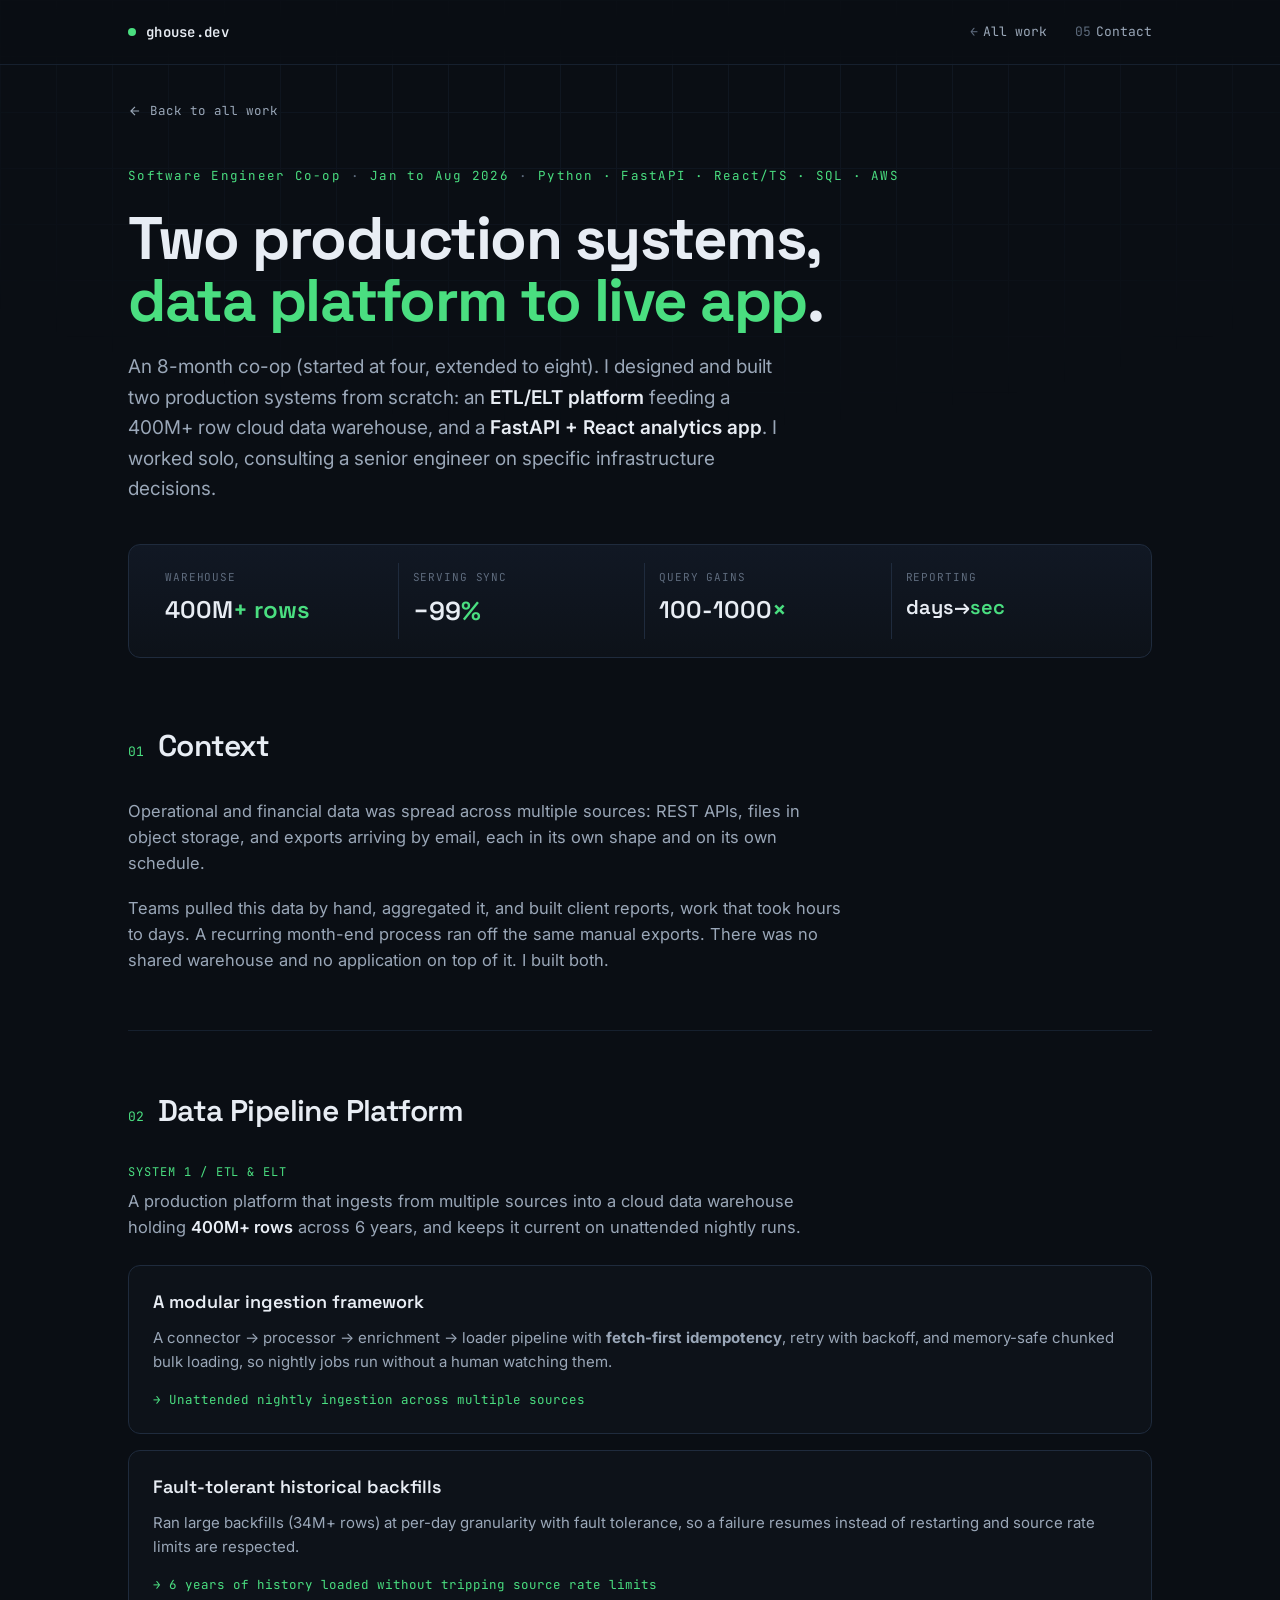
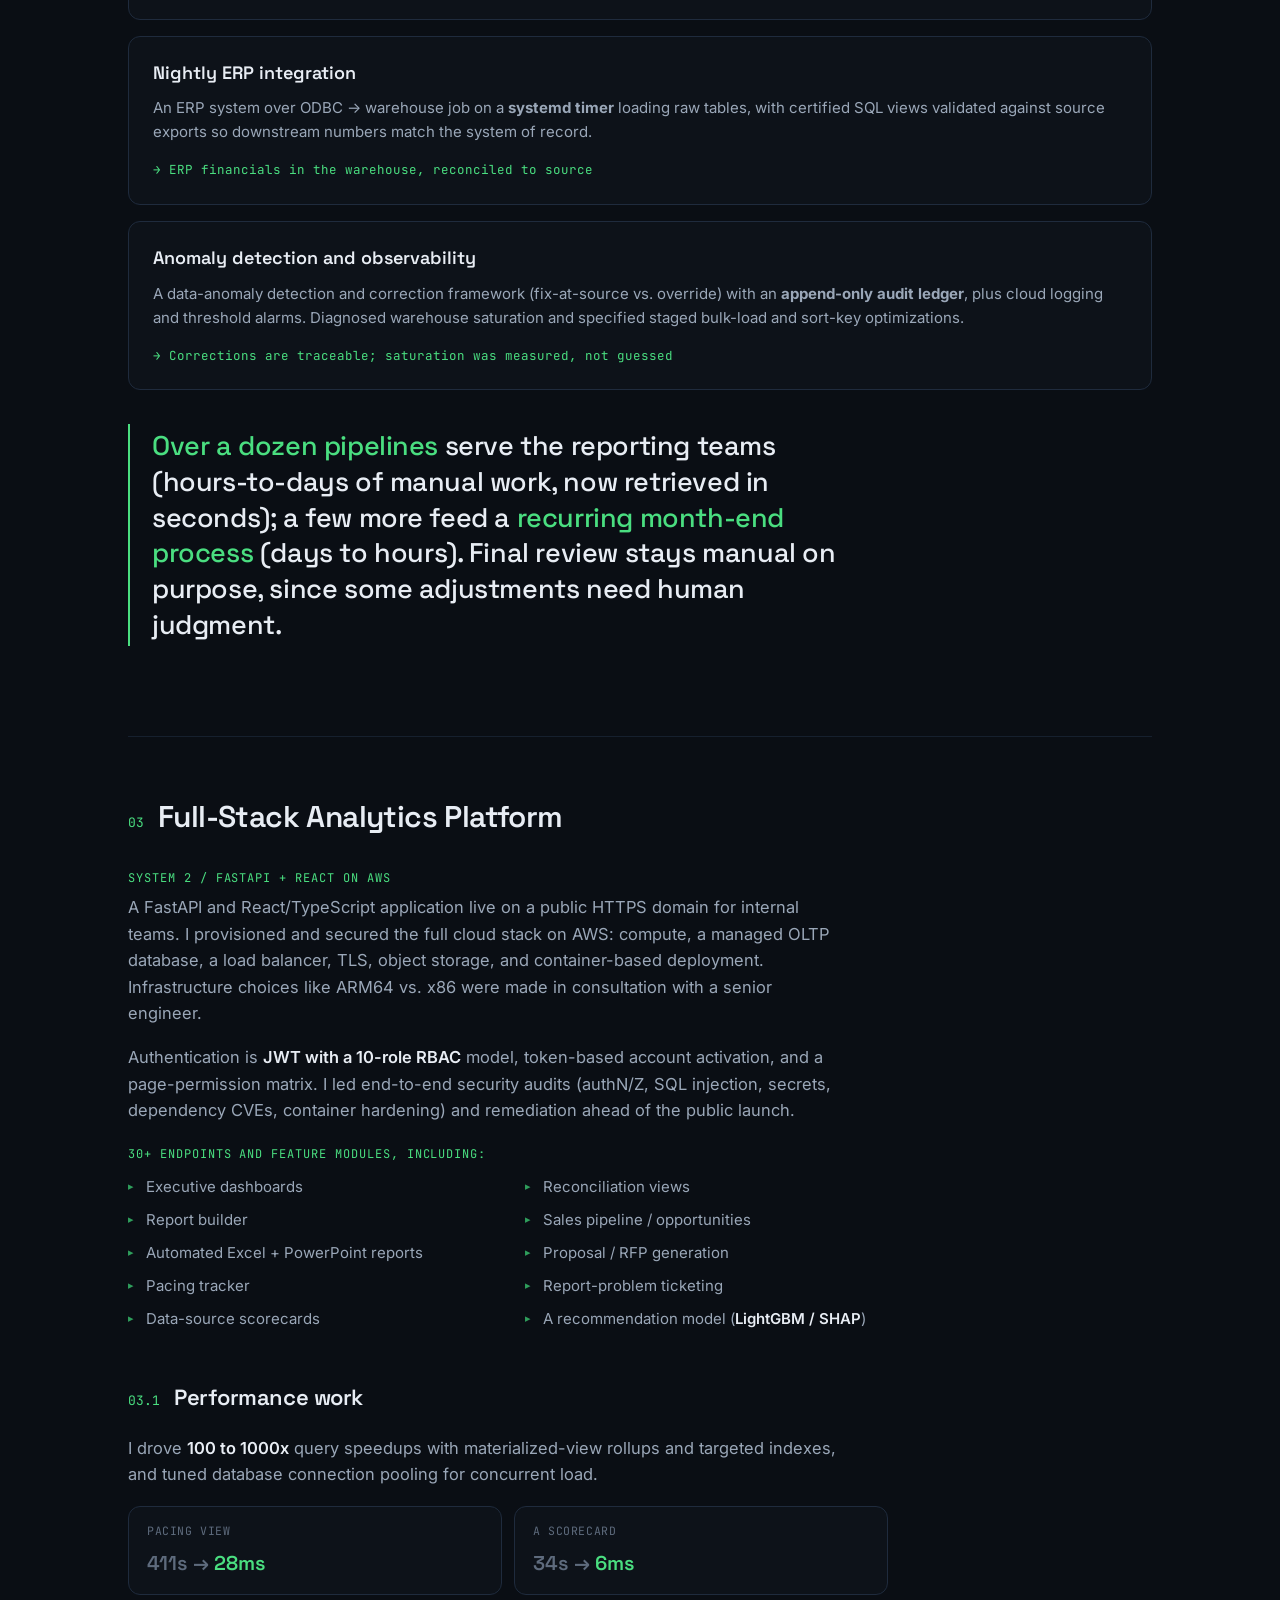
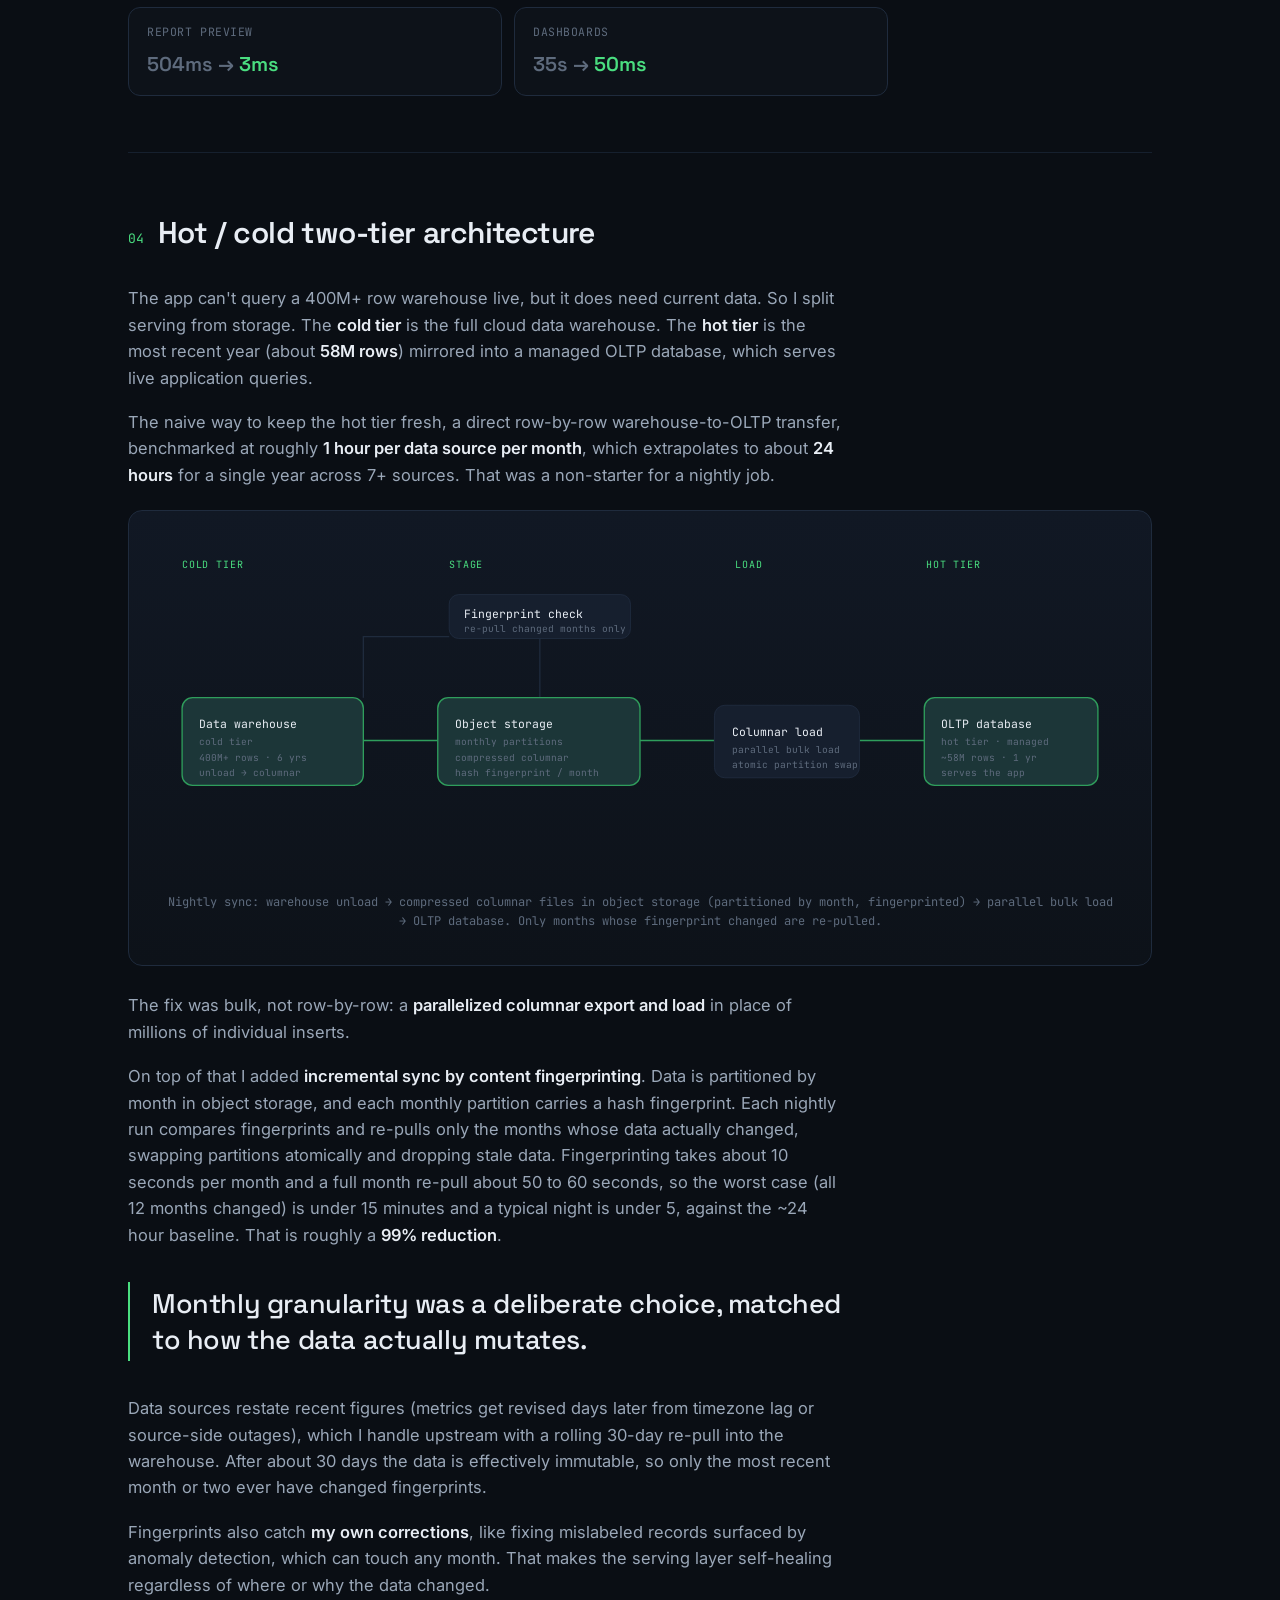
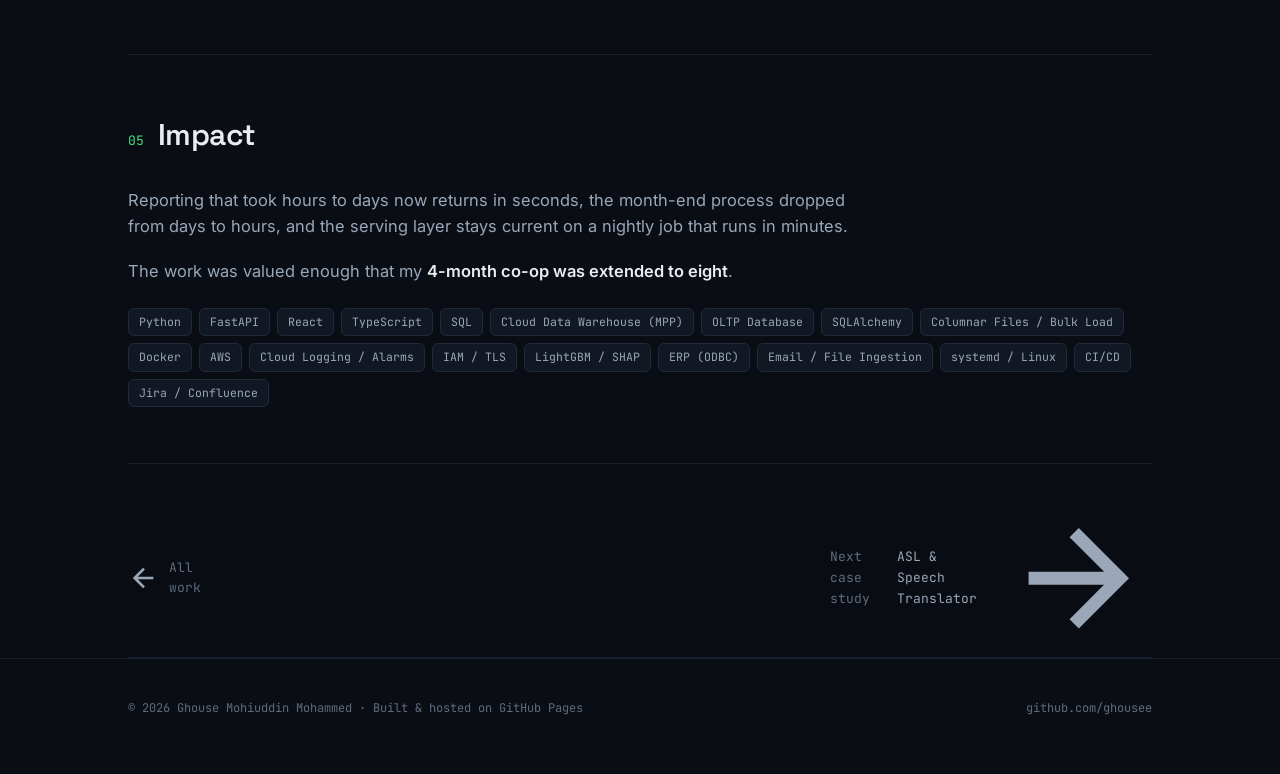
==== work/apex-analytics.html @ a0075f8a "Update experience section" ====
<!DOCTYPE html>
<html lang="en">
<head>
<meta charset="UTF-8" />
<meta name="viewport" content="width=device-width, initial-scale=1.0" />
<title>Apex Mobile Media, Data Platform + Analytics App · Ghouse Mohiuddin Mohammed</title>
<meta name="description" content="Co-op case study: an ETL/ELT platform feeding a 400M+ row cloud data warehouse, a FastAPI + React analytics app, and a hot/cold two-tier data architecture that cut serving-layer sync by ~99%." />

<!-- Open Graph -->
<meta property="og:type" content="article" />
<meta property="og:title" content="Apex Mobile Media, Data Platform + Analytics App" />
<meta property="og:description" content="A 400M+ row cloud data warehouse, a FastAPI + React app, and a hot/cold two-tier architecture with fingerprint-based incremental sync (~99% faster) and 100-1000x query speedups." />
<meta property="og:image" content="../assets/img/Ghouse.jpg" />
<meta name="twitter:card" content="summary_large_image" />

<link rel="preconnect" href="https://fonts.googleapis.com" />
<link rel="preconnect" href="https://fonts.gstatic.com" crossorigin />
<link href="https://fonts.googleapis.com/css2?family=Space+Grotesk:wght@400;500;600;700&family=JetBrains+Mono:wght@400;500;600&family=Inter:wght@400;500;600&display=swap" rel="stylesheet" />
<link rel="stylesheet" href="../assets/style.css?v=10" />
</head>
<body>

<nav>
  <div class="wrap nav-inner">
    <a class="brand" href="../index.html"><span class="dot"></span>ghouse.dev</a>
    <div class="nav-links">
      <a href="../index.html#work"><span class="idx">←</span>All work</a>
      <a href="../index.html#contact"><span class="idx">05</span>Contact</a>
    </div>
  </div>
</nav>

<main class="wrap">

  <a class="cs-back" href="../index.html#work">
    <svg viewBox="0 0 24 24" fill="none" stroke="currentColor" stroke-width="2"><path d="M19 12H5M12 19l-7-7 7-7"/></svg>
    Back to all work
  </a>

  <!-- HERO -->
  <header class="cs-hero">
    <div class="cs-eyebrow">
      <span>Software Engineer Co-op</span>
      <span class="sep">·</span>
      <span>Jan to Aug 2026</span>
      <span class="sep">·</span>
      <span>Python · FastAPI · React/TS · SQL · AWS</span>
    </div>
    <h1 class="cs-title">Two production systems,<br/><span style="color:var(--signal)">data platform to live app</span>.</h1>
    <p class="cs-sub">An 8-month co-op (started at four, extended to eight). I designed and built two production systems from scratch: an <b>ETL/ELT platform</b> feeding a 400M+ row cloud data warehouse, and a <b>FastAPI + React analytics app</b>. I worked solo, consulting a senior engineer on specific infrastructure decisions.</p>

    <div class="status cs-metrics reveal">
      <div class="cell"><div class="k">Warehouse</div><div class="v" style="font-size:clamp(16px,2.6vw,24px)">400M<span class="u">+ rows</span></div></div>
      <div class="cell"><div class="k">Serving sync</div><div class="v">−99<span class="u">%</span></div></div>
      <div class="cell"><div class="k">Query gains</div><div class="v" style="font-size:clamp(16px,2.6vw,24px)">100-1000<span class="u">×</span></div></div>
      <div class="cell"><div class="k">Reporting</div><div class="v" style="font-size:clamp(15px,2.4vw,20px)">days→<span class="u">sec</span></div></div>
    </div>
  </header>

  <!-- 01 CONTEXT -->
  <section class="cs-sec">
    <div class="cs-sec-head reveal"><span class="cs-sec-num">01</span><span class="cs-sec-title">Context</span></div>
    <div class="cs-prose reveal">
      <p>Operational and financial data was spread across multiple sources: REST APIs, files in object storage, and exports arriving by email, each in its own shape and on its own schedule.</p>
      <p>Teams pulled this data by hand, aggregated it, and built client reports, work that took hours to days. A recurring month-end process ran off the same manual exports. There was no shared warehouse and no application on top of it. I built both.</p>
    </div>
  </section>

  <!-- 02 SYSTEM 1 -->
  <section class="cs-sec">
    <div class="cs-sec-head reveal"><span class="cs-sec-num">02</span><span class="cs-sec-title">Data Pipeline Platform</span></div>
    <div class="cs-prose reveal" style="margin-bottom:24px;">
      <div class="cs-sys">System 1 / ETL &amp; ELT</div>
      <p>A production platform that ingests from multiple sources into a cloud data warehouse holding <b>400M+ rows</b> across 6 years, and keeps it current on unattended nightly runs.</p>
    </div>
    <div class="cs-builds">
      <div class="cs-build reveal">
        <h4>A modular ingestion framework</h4>
        <p>A connector → processor → enrichment → loader pipeline with <b>fetch-first idempotency</b>, retry with backoff, and memory-safe chunked bulk loading, so nightly jobs run without a human watching them.</p>
        <span class="result">Unattended nightly ingestion across multiple sources</span>
      </div>
      <div class="cs-build reveal">
        <h4>Fault-tolerant historical backfills</h4>
        <p>Ran large backfills (34M+ rows) at per-day granularity with fault tolerance, so a failure resumes instead of restarting and source rate limits are respected.</p>
        <span class="result">6 years of history loaded without tripping source rate limits</span>
      </div>
      <div class="cs-build reveal">
        <h4>Nightly ERP integration</h4>
        <p>An ERP system over ODBC → warehouse job on a <b>systemd timer</b> loading raw tables, with certified SQL views validated against source exports so downstream numbers match the system of record.</p>
        <span class="result">ERP financials in the warehouse, reconciled to source</span>
      </div>
      <div class="cs-build reveal">
        <h4>Anomaly detection and observability</h4>
        <p>A data-anomaly detection and correction framework (fix-at-source vs. override) with an <b>append-only audit ledger</b>, plus cloud logging and threshold alarms. Diagnosed warehouse saturation and specified staged bulk-load and sort-key optimizations.</p>
        <span class="result">Corrections are traceable; saturation was measured, not guessed</span>
      </div>
    </div>
    <blockquote class="cs-pull reveal"><span class="accent">Over a dozen pipelines</span> serve the reporting teams (hours-to-days of manual work, now retrieved in seconds); a few more feed a <span class="accent">recurring month-end process</span> (days to hours). Final review stays manual on purpose, since some adjustments need human judgment.</blockquote>
  </section>

  <!-- 03 SYSTEM 2 -->
  <section class="cs-sec">
    <div class="cs-sec-head reveal"><span class="cs-sec-num">03</span><span class="cs-sec-title">Full-Stack Analytics Platform</span></div>
    <div class="cs-prose reveal" style="margin-bottom:22px;">
      <div class="cs-sys">System 2 / FastAPI + React on AWS</div>
      <p>A FastAPI and React/TypeScript application live on a public HTTPS domain for internal teams. I provisioned and secured the full cloud stack on AWS: compute, a managed OLTP database, a load balancer, TLS, object storage, and container-based deployment. Infrastructure choices like ARM64 vs. x86 were made in consultation with a senior engineer.</p>
      <p>Authentication is <b>JWT with a 10-role RBAC</b> model, token-based account activation, and a page-permission matrix. I led end-to-end security audits (authN/Z, SQL injection, secrets, dependency CVEs, container hardening) and remediation ahead of the public launch.</p>
    </div>
    <p class="cs-sys reveal" style="margin-bottom:10px;">30+ endpoints and feature modules, including:</p>
    <ul class="cs-cols reveal">
      <li>Executive dashboards</li>
      <li>Report builder</li>
      <li>Automated Excel + PowerPoint reports</li>
      <li>Pacing tracker</li>
      <li>Data-source scorecards</li>
      <li>Reconciliation views</li>
      <li>Sales pipeline / opportunities</li>
      <li>Proposal / RFP generation</li>
      <li>Report-problem ticketing</li>
      <li>A recommendation model (<b>LightGBM / SHAP</b>)</li>
    </ul>

    <div class="cs-sec-head reveal" style="margin:40px 0 20px;"><span class="cs-sec-num">03.1</span><span class="cs-sec-title" style="font-size:clamp(18px,2.6vw,22px)">Performance work</span></div>
    <div class="cs-prose reveal" style="margin-bottom:18px;">
      <p>I drove <b>100 to 1000x</b> query speedups with materialized-view rollups and targeted indexes, and tuned database connection pooling for concurrent load.</p>
    </div>
    <div class="cs-perf reveal">
      <div class="p"><div class="lab">Pacing view</div><div class="val"><span class="from">411s →</span> <span class="to">28ms</span></div></div>
      <div class="p"><div class="lab">A scorecard</div><div class="val"><span class="from">34s →</span> <span class="to">6ms</span></div></div>
      <div class="p"><div class="lab">Report preview</div><div class="val"><span class="from">504ms →</span> <span class="to">3ms</span></div></div>
      <div class="p"><div class="lab">Dashboards</div><div class="val"><span class="from">35s →</span> <span class="to">50ms</span></div></div>
    </div>
  </section>

  <!-- 04 ARCHITECTURE (centerpiece) -->
  <section class="cs-sec" id="architecture">
    <div class="cs-sec-head reveal"><span class="cs-sec-num">04</span><span class="cs-sec-title">Hot / cold two-tier architecture</span></div>
    <div class="cs-prose reveal" style="margin-bottom:22px;">
      <p>The app can't query a 400M+ row warehouse live, but it does need current data. So I split serving from storage. The <b>cold tier</b> is the full cloud data warehouse. The <b>hot tier</b> is the most recent year (about <b>58M rows</b>) mirrored into a managed OLTP database, which serves live application queries.</p>
      <p>The naive way to keep the hot tier fresh, a direct row-by-row warehouse-to-OLTP transfer, benchmarked at roughly <b>1 hour per data source per month</b>, which extrapolates to about <b>24 hours</b> for a single year across 7+ sources. That was a non-starter for a nightly job.</p>
    </div>

    <figure class="cs-figure reveal">
      <svg viewBox="0 0 1000 350" role="img" aria-label="Sync flow: the cold-tier data warehouse unloads to compressed columnar files in object storage, partitioned by month with hash fingerprints; a fingerprint check re-pulls only changed months; a columnar bulk load writes into the OLTP hot tier that serves the app.">
        <text class="dg-stage" x="20"  y="24">Cold tier</text>
        <text class="dg-stage" x="300" y="24">Stage</text>
        <text class="dg-stage" x="600" y="24">Load</text>
        <text class="dg-stage" x="800" y="24">Hot tier</text>

        <!-- main edges -->
        <path class="dg-edge-live" d="M210 205 H 288" />
        <path class="dg-edge-live" d="M500 205 H 578" />
        <path class="dg-edge-live" d="M730 205 H 798" />
        <!-- fingerprint control edges -->
        <path class="dg-edge" d="M395 96 V 160" />
        <path class="dg-edge" d="M300 96 H 210 V 160" />

        <!-- fingerprint node -->
        <rect class="dg-node" x="300" y="52" width="190" height="46" rx="10"/>
        <text class="dg-label" x="316" y="76">Fingerprint check</text>
        <text class="dg-sub" x="316" y="91">re-pull changed months only</text>

        <!-- cold: warehouse -->
        <rect class="dg-node-core" x="20" y="160" width="190" height="92" rx="11"/>
        <text class="dg-label" x="38" y="192">Data warehouse</text>
        <text class="dg-sub" x="38" y="210">cold tier</text>
        <text class="dg-sub" x="38" y="226">400M+ rows · 6 yrs</text>
        <text class="dg-sub" x="38" y="242">unload → columnar</text>

        <!-- stage: object storage -->
        <rect class="dg-node-core" x="288" y="160" width="212" height="92" rx="11"/>
        <text class="dg-label" x="306" y="192">Object storage</text>
        <text class="dg-sub" x="306" y="210">monthly partitions</text>
        <text class="dg-sub" x="306" y="226">compressed columnar</text>
        <text class="dg-sub" x="306" y="242">hash fingerprint / month</text>

        <!-- load: bulk loader -->
        <rect class="dg-node" x="578" y="168" width="152" height="76" rx="11"/>
        <text class="dg-label" x="596" y="200">Columnar load</text>
        <text class="dg-sub" x="596" y="218">parallel bulk load</text>
        <text class="dg-sub" x="596" y="234">atomic partition swap</text>

        <!-- hot: OLTP -->
        <rect class="dg-node-core" x="798" y="160" width="182" height="92" rx="11"/>
        <text class="dg-label" x="816" y="192">OLTP database</text>
        <text class="dg-sub" x="816" y="210">hot tier · managed</text>
        <text class="dg-sub" x="816" y="226">~58M rows · 1 yr</text>
        <text class="dg-sub" x="816" y="242">serves the app</text>
      </svg>
      <figcaption class="cs-figcap">Nightly sync: warehouse unload → compressed columnar files in object storage (partitioned by month, fingerprinted) → parallel bulk load → OLTP database. Only months whose fingerprint changed are re-pulled.</figcaption>
    </figure>

    <div class="cs-prose reveal" style="margin-top:26px;">
      <p>The fix was bulk, not row-by-row: a <b>parallelized columnar export and load</b> in place of millions of individual inserts.</p>
      <p>On top of that I added <b>incremental sync by content fingerprinting</b>. Data is partitioned by month in object storage, and each monthly partition carries a hash fingerprint. Each nightly run compares fingerprints and re-pulls only the months whose data actually changed, swapping partitions atomically and dropping stale data. Fingerprinting takes about 10 seconds per month and a full month re-pull about 50 to 60 seconds, so the worst case (all 12 months changed) is under 15 minutes and a typical night is under 5, against the ~24 hour baseline. That is roughly a <b>99% reduction</b>.</p>
    </div>
    <blockquote class="cs-pull reveal">Monthly granularity was a deliberate choice, matched to how the data actually mutates.</blockquote>
    <div class="cs-prose reveal">
      <p>Data sources restate recent figures (metrics get revised days later from timezone lag or source-side outages), which I handle upstream with a rolling 30-day re-pull into the warehouse. After about 30 days the data is effectively immutable, so only the most recent month or two ever have changed fingerprints.</p>
      <p>Fingerprints also catch <b>my own corrections</b>, like fixing mislabeled records surfaced by anomaly detection, which can touch any month. That makes the serving layer self-healing regardless of where or why the data changed.</p>
    </div>
  </section>

  <!-- 05 IMPACT + STACK -->
  <section class="cs-sec">
    <div class="cs-sec-head reveal"><span class="cs-sec-num">05</span><span class="cs-sec-title">Impact</span></div>
    <div class="cs-prose reveal">
      <p>Reporting that took hours to days now returns in seconds, the month-end process dropped from days to hours, and the serving layer stays current on a nightly job that runs in minutes.</p>
      <p>The work was valued enough that my <b>4-month co-op was extended to eight</b>.</p>
    </div>
    <div class="stack reveal" style="margin-top:24px;">
      <span class="chip">Python</span><span class="chip">FastAPI</span><span class="chip">React</span><span class="chip">TypeScript</span><span class="chip">SQL</span><span class="chip">Cloud Data Warehouse (MPP)</span><span class="chip">OLTP Database</span><span class="chip">SQLAlchemy</span><span class="chip">Columnar Files / Bulk Load</span><span class="chip">Docker</span><span class="chip">AWS</span><span class="chip">Cloud Logging / Alarms</span><span class="chip">IAM / TLS</span><span class="chip">LightGBM / SHAP</span><span class="chip">ERP (ODBC)</span><span class="chip">Email / File Ingestion</span><span class="chip">systemd / Linux</span><span class="chip">CI/CD</span><span class="chip">Jira / Confluence</span>
    </div>
  </section>

  <!-- prev / next -->
  <nav class="cs-foot-nav">
    <a href="../index.html#work"><svg viewBox="0 0 24 24" fill="none" stroke="currentColor" stroke-width="2"><path d="M19 12H5M12 19l-7-7 7-7"/></svg> <span class="label">All work</span></a>
    <a href="asl-translator.html"><span class="label">Next case study</span> ASL &amp; Speech Translator <svg viewBox="0 0 24 24" fill="none" stroke="currentColor" stroke-width="2"><path d="M5 12h14M12 5l7 7-7 7"/></svg></a>
  </nav>

</main>

<footer>
  <div class="wrap foot-inner">
    <div>© <span id="yr"></span> Ghouse Mohiuddin Mohammed · Built &amp; hosted on GitHub Pages</div>
    <div><a href="https://github.com/ghousee" target="_blank" rel="noopener">github.com/ghousee</a></div>
  </div>
</footer>

<script src="../assets/site.js?v=3" defer></script>
</body>
</html>
---- assets/style.css ----
:root {
  --bg:        #0a0e14;
  --bg-soft:   #0d1219;
  --panel:     #111824;
  --panel-2:   #161f2e;
  --line:      #1f2b3d;
  --line-soft: #16202e;
  --ink:       #e8edf4;
  --ink-dim:   #9aa7b8;
  --ink-faint: #5e6b7d;
  --signal:    #4ade80;
  --signal-dim:#2f9e5c;
  --amber:     #f5b14c;
  --display: 'Space Grotesk', system-ui, sans-serif;
  --body: 'Inter', system-ui, sans-serif;
  --mono: 'JetBrains Mono', ui-monospace, monospace;
}
:root { --bg-soft: #0d1219; }

* { box-sizing: border-box; margin: 0; padding: 0; }
html { scroll-behavior: smooth; }
@media (prefers-reduced-motion: reduce) {
  html { scroll-behavior: auto; }
  *, *::before, *::after { animation-duration: 0.001ms !important; transition-duration: 0.001ms !important; }
}
body {
  background: var(--bg);
  color: var(--ink);
  font-family: var(--body);
  line-height: 1.6;
  -webkit-font-smoothing: antialiased;
  overflow-x: hidden;
}
a { color: inherit; text-decoration: none; }
::selection { background: var(--signal); color: #04130a; }

/* ambient grid backdrop */
body::before {
  content: "";
  position: fixed;
  inset: 0;
  background-image:
    linear-gradient(var(--line-soft) 1px, transparent 1px),
    linear-gradient(90deg, var(--line-soft) 1px, transparent 1px);
  background-size: 56px 56px;
  mask-image: radial-gradient(ellipse 90% 60% at 50% 0%, #000 30%, transparent 80%);
  opacity: 0.5;
  pointer-events: none;
  z-index: 0;
}

/* site-wide ambient 3D pipeline backdrop */
#pipe-bg { position: fixed; inset: 0; width: 100%; height: 100%; z-index: 0; pointer-events: none; opacity: 0; transition: opacity 1.4s ease; }
#pipe-bg.ready { opacity: 1; }
/* soften the CSS grid once the 3D backdrop is live, so they don't compete */
body.pipe-on::before { opacity: 0.22; }

.wrap { max-width: 1080px; margin: 0 auto; padding: 0 28px; position: relative; z-index: 1; }

/* ---------- nav ---------- */
nav {
  position: sticky; top: 0; z-index: 50;
  backdrop-filter: blur(12px);
  background: rgba(10,14,20,0.72);
  border-bottom: 1px solid var(--line-soft);
}
.nav-inner { display: flex; align-items: center; justify-content: space-between; height: 64px; }
.brand { font-family: var(--mono); font-size: 14px; font-weight: 600; letter-spacing: 0.02em; display: flex; align-items: center; gap: 10px; }
.brand .dot { width: 8px; height: 8px; border-radius: 50%; background: var(--signal); box-shadow: 0 0 0 0 rgba(74,222,128,0.5); animation: pulse 2.4s infinite; }
@keyframes pulse { 0%{box-shadow:0 0 0 0 rgba(74,222,128,0.45)} 70%{box-shadow:0 0 0 7px rgba(74,222,128,0)} 100%{box-shadow:0 0 0 0 rgba(74,222,128,0)} }
.nav-links { display: flex; gap: 28px; font-family: var(--mono); font-size: 13px; color: var(--ink-dim); }
.nav-links a { transition: color .2s; }
.nav-links a:hover { color: var(--signal); }
.nav-links .idx { color: var(--ink-faint); margin-right: 5px; }
@media (max-width: 720px){ .nav-links { display: none; } }

/* ---------- intro overlay (landing only, CSS-only self-dismiss) ---------- */
#intro {
  position: fixed; inset: 0; z-index: 9999;
  background: var(--bg);
  display: flex; align-items: center; justify-content: center;
  animation: introOut 0.9s ease 2.7s forwards;
}
.intro-inner { text-align: center; display: flex; flex-direction: column; align-items: center; gap: 14px; padding: 24px; }
.intro-line { font-family: var(--mono); font-size: clamp(12.5px, 2vw, 15px); color: var(--ink-dim); letter-spacing: 0.1em; opacity: 0; animation: introIn 0.6s ease forwards; }
.intro-line:nth-child(1) { animation-delay: 0.25s; }
.intro-line:nth-child(3) { animation-delay: 1.65s; }
.intro-name { font-family: var(--display); font-weight: 700; font-size: clamp(30px, 7vw, 60px); letter-spacing: -0.025em; color: var(--ink); opacity: 0; animation: introIn 0.7s ease 0.9s forwards; }
.intro-name .accent { color: var(--signal); }
.intro-bar { width: 0; height: 2px; border-radius: 2px; background: linear-gradient(90deg, var(--signal-dim), var(--signal)); margin-top: 8px; animation: introBar 2.5s ease forwards; }
@keyframes introIn { from { opacity: 0; transform: translateY(8px); } to { opacity: 1; transform: none; } }
@keyframes introBar { from { width: 0; } to { width: 180px; } }
@keyframes introOut { to { opacity: 0; visibility: hidden; pointer-events: none; } }
@media (prefers-reduced-motion: reduce) { #intro { display: none; } }

/* ---------- hero ---------- */
header { padding: 96px 0 72px; position: relative; z-index: 1; }
.hero-canvas { position: absolute; inset: 0; width: 100%; height: 100%; z-index: 0; pointer-events: none; opacity: 0; transition: opacity 1.4s ease; }
.hero-canvas.ready { opacity: 1; }
header > .wrap { position: relative; z-index: 2; }
.eyebrow { font-family: var(--mono); font-size: 12.5px; color: var(--signal); letter-spacing: 0.14em; text-transform: uppercase; margin-bottom: 26px; display: flex; align-items: center; gap: 12px; }
.eyebrow::before { content:""; width: 28px; height: 1px; background: var(--signal-dim); }
h1 {
  font-family: var(--display);
  font-weight: 700;
  font-size: clamp(38px, 7vw, 76px);
  line-height: 1.02;
  letter-spacing: -0.025em;
  margin-bottom: 26px;
}
h1 .accent { color: var(--signal); }
.lede { font-size: clamp(16px, 2vw, 19px); color: var(--ink-dim); max-width: 620px; margin-bottom: 38px; }
.lede b { color: var(--ink); font-weight: 600; }
.cta-row { display: flex; gap: 14px; flex-wrap: wrap; align-items: center; }
.btn {
  font-family: var(--mono); font-size: 13.5px; font-weight: 500;
  padding: 12px 20px; border-radius: 8px; border: 1px solid var(--line);
  display: inline-flex; align-items: center; gap: 9px; transition: all .2s; cursor: pointer;
}
.btn.primary { background: var(--signal); color: #04130a; border-color: var(--signal); font-weight: 600; }
.btn.primary:hover { background: #6ee79a; transform: translateY(-1px); }
.btn.ghost:hover { border-color: var(--signal-dim); color: var(--signal); }
.btn svg { width: 15px; height: 15px; }

/* live status strip */
.status {
  margin-top: 52px;
  border: 1px solid var(--line);
  border-radius: 12px;
  background: linear-gradient(180deg, var(--panel), var(--bg-soft));
  padding: 18px 22px;
  display: grid; grid-template-columns: repeat(4, 1fr); gap: 8px;
}
.status .cell { padding: 6px 14px; border-left: 1px solid var(--line); }
.status .cell:first-child { border-left: none; }
.status .k { font-family: var(--mono); font-size: 11px; color: var(--ink-faint); text-transform: uppercase; letter-spacing: 0.08em; }
.status .v { font-family: var(--display); font-weight: 600; font-size: clamp(18px, 3vw, 26px); margin-top: 4px; }
.status .v .u { color: var(--signal); }
@media (max-width: 680px){ .status { grid-template-columns: repeat(2, 1fr); row-gap: 16px; } .status .cell:nth-child(3){border-left:none;} }

/* ---------- section frame ---------- */
section { padding: 80px 0; border-top: 1px solid var(--line-soft); }
.sec-head { display: flex; align-items: baseline; gap: 16px; margin-bottom: 44px; }
.sec-num { font-family: var(--mono); font-size: 13px; color: var(--signal); }
.sec-title { font-family: var(--display); font-weight: 600; font-size: clamp(24px, 4vw, 34px); letter-spacing: -0.02em; }
.sec-sub { font-family: var(--mono); font-size: 12.5px; color: var(--ink-faint); margin-left: auto; }
@media (max-width:680px){ .sec-sub{ display:none; } }

/* ---------- about ---------- */
.about-grid { display: grid; grid-template-columns: 1fr 300px; gap: 48px; align-items: start; }
@media (max-width: 820px){ .about-grid { grid-template-columns: 1fr; } }
.about-grid p { color: var(--ink-dim); font-size: 16.5px; margin-bottom: 18px; }
.about-grid p b { color: var(--ink); font-weight: 600; }
.photo-card {
  border: 1px solid var(--line); border-radius: 14px; overflow: hidden;
  background: var(--panel);
}
.photo-ph {
  aspect-ratio: 1; display: flex; flex-direction: column; align-items: center; justify-content: center;
  gap: 12px; color: var(--ink-faint); font-family: var(--mono); font-size: 12px;
  background: repeating-linear-gradient(45deg, var(--panel), var(--panel) 12px, var(--panel-2) 12px, var(--panel-2) 24px);
}
.photo-ph svg { width: 34px; height: 34px; opacity: .5; }
.photo-img { display: block; width: 100%; aspect-ratio: 1; object-fit: cover; object-position: center 20%; }

/* lean hero avatar (replaces the full About section) */
.hero-avatar { width: 66px; height: 66px; border-radius: 50%; object-fit: cover; object-position: center 18%; border: 1px solid var(--line); margin-bottom: 22px; display: block; }
.skills-one { border: 1px solid var(--line); border-radius: 12px; padding: 24px; background: var(--bg-soft); }
.skills-one .tag-cloud span { font-size: 13px; padding: 6px 12px; }
.skills-ai { margin-top: 18px; padding-top: 18px; border-top: 1px solid var(--line-soft); }
.skills-ai-label { font-family: var(--mono); font-size: 11px; color: var(--signal); text-transform: uppercase; letter-spacing: 0.1em; display: flex; align-items: center; gap: 9px; margin-bottom: 14px; }
.skills-ai-label::before { content: ""; width: 5px; height: 5px; background: var(--signal); border-radius: 50%; }

/* ---------- interactive horizontal timeline ---------- */
.tl { margin-top: 4px; }
.tl-track { display: flex; position: relative; overflow-x: auto; padding-bottom: 6px; scroll-snap-type: x proximity; -webkit-overflow-scrolling: touch; }
.tl-track::before { content: ""; position: absolute; left: 8px; right: 8px; top: 36px; height: 1px; background: var(--line); }
.tl-node { scroll-snap-align: start; flex: 1 0 190px; text-align: left; background: transparent; border: none; cursor: pointer; padding: 54px 16px 16px; position: relative; color: inherit; font: inherit; transition: transform .2s ease; }
.tl-node::before { content: ""; position: absolute; top: 31px; left: 16px; width: 11px; height: 11px; border-radius: 50%; background: var(--bg); border: 2px solid var(--signal-dim); transition: all .2s ease; z-index: 1; }
.tl-node:hover { transform: translateY(-3px); }
.tl-node:hover::before, .tl-node.active::before { background: var(--signal); border-color: var(--signal); box-shadow: 0 0 10px var(--signal); }
.tl-node:focus-visible { outline: 2px solid var(--signal); outline-offset: 3px; border-radius: 8px; }
.tl-year { font-family: var(--mono); font-size: 11.5px; color: var(--signal); display: block; margin-bottom: 9px; }
.tl-role { font-family: var(--display); font-weight: 600; font-size: 15px; line-height: 1.25; color: var(--ink-dim); transition: color .2s; }
.tl-node:hover .tl-role, .tl-node.active .tl-role { color: var(--ink); }
.tl-org { font-family: var(--mono); font-size: 11px; color: var(--ink-faint); margin-top: 6px; display: block; }
.tl-cur { font-family: var(--mono); font-size: 9.5px; color: var(--signal); border: 1px solid var(--signal-dim); border-radius: 20px; padding: 1px 7px; margin-left: 7px; white-space: nowrap; }
.tl-detail { border: 1px solid var(--line); border-radius: 14px; background: var(--panel); padding: 24px 26px; margin-top: 16px; }
.tl-content { display: none; }
.tl-content.active { display: block; animation: tlFade .4s ease; }
@keyframes tlFade { from { opacity: 0; transform: translateY(8px); } to { opacity: 1; transform: none; } }
.tl-content ul { list-style: none; display: grid; gap: 9px; margin-bottom: 16px; }
.tl-content li { color: var(--ink-dim); font-size: 15px; padding-left: 18px; position: relative; }
.tl-content li::before { content: "▸"; position: absolute; left: 0; color: var(--signal-dim); font-size: 11px; top: 3px; }
.tl-content li b { color: var(--ink); font-weight: 600; }
.tl-links { display: flex; flex-wrap: wrap; gap: 16px; margin-top: 4px; }
.tl-links a { font-family: var(--mono); font-size: 12.5px; color: var(--signal); display: inline-flex; align-items: center; gap: 7px; transition: opacity .2s; }
.tl-links a:hover { opacity: .75; }
.tl-links a svg { width: 14px; height: 14px; }
/* phones: stack the timeline vertically (left rail) instead of scrolling sideways */
@media (max-width: 720px) {
  .tl-track { flex-direction: column; overflow-x: visible; scroll-snap-type: none; padding-bottom: 0; }
  .tl-track::before { left: 7px; right: auto; top: 16px; bottom: 16px; width: 1px; height: auto; }
  .tl-node { flex: none; width: 100%; padding: 12px 14px 16px 34px; }
  .tl-node::before { top: 17px; left: 2px; }
  .tl-node:hover { transform: none; }
  .tl-year { margin-bottom: 4px; }
  .tl-role { font-size: 16px; }
  .tl-detail { padding: 20px 18px; }
}

/* 3D journey stage (enhancement; flat .tl-track is the fallback) */
.tl-stage { display: none; position: relative; height: 440px; margin-bottom: 6px; border: 1px solid var(--line); border-radius: 16px; overflow: hidden; background: radial-gradient(120% 100% at 50% 0%, #0d1420, #090c12); }
.tl.is3d .tl-track { display: none; }
.tl.is3d .tl-stage { display: block; }
.tl-canvas { position: absolute; inset: 0; width: 100%; height: 100%; display: block; }
.tl-labels { position: absolute; inset: 0; pointer-events: none; overflow: hidden; }
.tl-label { position: absolute; top: 0; left: 0; transform: translate(-50%, -50%); pointer-events: auto; cursor: pointer; background: none; border: none; padding: 3px 5px; text-align: center; font: inherit; white-space: nowrap; opacity: .82; transition: opacity .25s; }
.tl-label .y { display: block; font-family: var(--mono); font-size: 10.5px; color: var(--ink-faint); margin-bottom: 3px; transition: color .2s; }
.tl-label .r { display: block; font-family: var(--display); font-weight: 600; font-size: 13px; color: var(--ink-dim); transition: color .2s; max-width: 132px; white-space: normal; line-height: 1.2; }
.tl-label:hover, .tl-label.active { opacity: 1; }
.tl-label.active .y { color: var(--signal); }
.tl-label:hover .r, .tl-label.active .r { color: var(--ink); }
.tl-label:focus-visible { outline: 2px solid var(--signal); outline-offset: 3px; border-radius: 6px; }
.tl-hint3d { text-align: center; font-family: var(--mono); font-size: 11.5px; color: var(--ink-faint); margin: 2px 0 14px; }
.photo-meta { padding: 14px 16px; border-top: 1px solid var(--line); font-family: var(--mono); font-size: 12px; color: var(--ink-dim); }
.photo-meta .row { display: flex; justify-content: space-between; padding: 3px 0; }
.photo-meta .row span:last-child { color: var(--ink); }

/* ---------- experience timeline ---------- */
.xp { position: relative; padding-left: 28px; }
.xp::before { content:""; position: absolute; left: 4px; top: 8px; bottom: 8px; width: 1px; background: var(--line); }
.job { position: relative; padding-bottom: 44px; }
.job:last-child { padding-bottom: 0; }
.job::before {
  content:""; position: absolute; left: -27px; top: 7px; width: 9px; height: 9px; border-radius: 50%;
  background: var(--bg); border: 2px solid var(--signal-dim);
}
.job.live::before { background: var(--signal); border-color: var(--signal); box-shadow: 0 0 10px var(--signal); }
.job-top { display: flex; align-items: baseline; justify-content: space-between; gap: 12px; flex-wrap: wrap; }
.job-role { font-family: var(--display); font-weight: 600; font-size: 19px; }
.job-when { font-family: var(--mono); font-size: 12.5px; color: var(--ink-faint); white-space: nowrap; }
.job-org { font-family: var(--mono); font-size: 13.5px; color: var(--signal); margin: 5px 0 14px; display: flex; align-items: center; gap: 8px; }
.job-org .loc { color: var(--ink-faint); }
.badge-live { font-family: var(--mono); font-size: 10.5px; color: var(--signal); border: 1px solid var(--signal-dim); border-radius: 20px; padding: 2px 9px; letter-spacing: 0.06em; }
.job ul { list-style: none; display: grid; gap: 9px; }
.job li { color: var(--ink-dim); font-size: 15.5px; padding-left: 20px; position: relative; }
.job li::before { content:"▸"; position: absolute; left: 0; color: var(--signal-dim); font-size: 12px; top: 2px; }
.job li b { color: var(--ink); font-weight: 600; }
.stack { margin-top: 14px; display: flex; flex-wrap: wrap; gap: 7px; }
.chip { font-family: var(--mono); font-size: 11.5px; color: var(--ink-dim); background: var(--panel); border: 1px solid var(--line); border-radius: 6px; padding: 4px 10px; }

/* ---------- projects ---------- */
.proj-intro { color: var(--ink-dim); font-size: 16px; max-width: 660px; margin: -22px 0 26px; }
.proj-subhead { font-family: var(--mono); font-size: 11.5px; color: var(--ink-faint); text-transform: uppercase; letter-spacing: 0.12em; margin: 34px 0 16px; display: flex; align-items: center; gap: 14px; }
.proj-subhead::after { content: ""; flex: 1; height: 1px; background: var(--line-soft); }
.proj-grid { display: grid; grid-template-columns: repeat(2, 1fr); gap: 18px; }
@media (max-width: 760px){ .proj-grid { grid-template-columns: 1fr; } }
.card {
  border: 1px solid var(--line); border-radius: 14px; padding: 24px; background: var(--panel);
  transition: transform .22s ease, border-color .22s ease; position: relative; overflow: hidden;
  display: flex; flex-direction: column;
}
.card::after { content:""; position: absolute; inset: 0; background: radial-gradient(400px circle at var(--mx,50%) var(--my,0%), rgba(74,222,128,0.06), transparent 60%); opacity: 0; transition: opacity .3s; pointer-events: none; }
.card:hover { transform: translateY(-3px); border-color: var(--signal-dim); }
.card:hover::after { opacity: 1; }
a.card { color: inherit; }
.card.feature { border-color: color-mix(in srgb, var(--signal-dim) 40%, var(--line)); }
.card.feature:hover { border-color: var(--signal); }
.card.feature .card-id { color: var(--signal); }
.card-link.cs { color: var(--signal); font-weight: 500; }
.card-top { display: flex; align-items: center; justify-content: space-between; margin-bottom: 14px; }
.card-id { font-family: var(--mono); font-size: 11px; color: var(--ink-faint); letter-spacing: 0.08em; }
.card-lang { font-family: var(--mono); font-size: 11px; color: var(--signal); display: flex; align-items: center; gap: 6px; }
.card-lang .sq { width: 8px; height: 8px; border-radius: 2px; background: var(--signal); }
.card h3 { font-family: var(--display); font-weight: 600; font-size: 18px; margin-bottom: 9px; letter-spacing: -0.01em; }
.card p { color: var(--ink-dim); font-size: 14.5px; margin-bottom: 16px; flex: 1; }
.card-tags { display: flex; flex-wrap: wrap; gap: 6px; margin-bottom: 16px; }
.card-tags span { font-family: var(--mono); font-size: 10.5px; color: var(--ink-faint); border: 1px solid var(--line); border-radius: 5px; padding: 3px 8px; }
.card-link { font-family: var(--mono); font-size: 12.5px; color: var(--ink-dim); display: inline-flex; align-items: center; gap: 7px; transition: color .2s; align-self: flex-start; }
.card-link:hover { color: var(--signal); }
.card-link svg { width: 14px; height: 14px; }

/* compact "more on github" line (replaces the minor project cards) */
.proj-more { font-family: var(--mono); font-size: 13px; color: var(--ink-faint); margin-top: 22px; line-height: 1.9; }
.proj-more a { color: var(--ink-dim); transition: color .2s; }
.proj-more a:hover { color: var(--signal); }
.proj-more .sep { color: var(--line); margin: 0 4px; }

/* ---------- skills ---------- */
.skills-grid { display: grid; grid-template-columns: repeat(2, 1fr); gap: 16px; }
@media (max-width: 680px){ .skills-grid { grid-template-columns: 1fr; } }
.skill-block { border: 1px solid var(--line); border-radius: 12px; padding: 22px; background: var(--bg-soft); }
.skill-block h4 { font-family: var(--mono); font-size: 12px; color: var(--signal); text-transform: uppercase; letter-spacing: 0.1em; margin-bottom: 16px; display: flex; align-items: center; gap: 9px; }
.skill-block h4::before { content:""; width: 5px; height: 5px; background: var(--signal); border-radius: 50%; }
.tag-cloud { display: flex; flex-wrap: wrap; gap: 8px; }
.tag-cloud span { font-family: var(--mono); font-size: 12.5px; color: var(--ink-dim); background: var(--panel); border: 1px solid var(--line); border-radius: 6px; padding: 5px 11px; transition: all .18s; }
.tag-cloud span:hover { color: var(--ink); border-color: var(--signal-dim); }

/* ---------- education ---------- */
.edu-row { display: flex; align-items: baseline; justify-content: space-between; gap: 16px; padding: 20px 0; border-bottom: 1px solid var(--line-soft); flex-wrap: wrap; }
.edu-row:last-child { border-bottom: none; }
.edu-deg { font-family: var(--display); font-weight: 600; font-size: 17px; }
.edu-school { font-family: var(--mono); font-size: 13px; color: var(--signal); margin-top: 4px; }
.edu-school .loc { color: var(--ink-faint); }
.edu-when { font-family: var(--mono); font-size: 12.5px; color: var(--ink-faint); white-space: nowrap; }

/* ---------- contact ---------- */
.contact-box { border: 1px solid var(--line); border-radius: 16px; background: linear-gradient(180deg, var(--panel), var(--bg-soft)); padding: clamp(32px, 5vw, 56px); text-align: center; }
.contact-box h2 { font-family: var(--display); font-weight: 700; font-size: clamp(26px, 4.5vw, 42px); letter-spacing: -0.02em; margin-bottom: 14px; }
.contact-box h2 .accent { color: var(--signal); }
.contact-box p { color: var(--ink-dim); max-width: 460px; margin: 0 auto 32px; }
.contact-links { display: flex; gap: 12px; justify-content: center; flex-wrap: wrap; }

/* ---------- footer ---------- */
footer { padding: 40px 0 56px; border-top: 1px solid var(--line-soft); }
.foot-inner { display: flex; align-items: center; justify-content: space-between; gap: 16px; flex-wrap: wrap; font-family: var(--mono); font-size: 12px; color: var(--ink-faint); }
.foot-inner a:hover { color: var(--signal); }

/* reveal on scroll */
.reveal { opacity: 0; transform: translateY(18px); transition: opacity .6s ease, transform .6s ease; }
.reveal.in { opacity: 1; transform: none; }

/* ============================================================
   CASE-STUDY PAGES (work/*.html)
   ============================================================ */

/* back / breadcrumb link */
.cs-back { display: inline-flex; align-items: center; gap: 8px; font-family: var(--mono); font-size: 12.5px; color: var(--ink-dim); margin: 36px 0 0; transition: color .2s; }
.cs-back:hover { color: var(--signal); }
.cs-back svg { width: 14px; height: 14px; }

/* case-study hero */
.cs-hero { padding: 40px 0 8px; }
.cs-eyebrow { font-family: var(--mono); font-size: 12.5px; color: var(--signal); letter-spacing: 0.1em; margin-bottom: 22px; display: flex; flex-wrap: wrap; align-items: center; gap: 10px; }
.cs-eyebrow .sep { color: var(--ink-faint); }
.cs-eyebrow .nda { color: var(--amber); border: 1px solid color-mix(in srgb, var(--amber) 45%, transparent); border-radius: 20px; padding: 2px 10px; font-size: 10.5px; letter-spacing: 0.06em; }
.cs-title { font-family: var(--display); font-weight: 700; font-size: clamp(32px, 6vw, 60px); line-height: 1.04; letter-spacing: -0.025em; margin-bottom: 20px; }
.cs-sub { font-size: clamp(16px, 2vw, 19px); color: var(--ink-dim); max-width: 660px; }
.cs-sub b { color: var(--ink); font-weight: 600; }

/* case-study section spine */
.cs-sec { padding: 56px 0; border-top: 1px solid var(--line-soft); }
.cs-sec:first-of-type { border-top: none; }
.cs-sec-head { display: flex; align-items: baseline; gap: 14px; margin-bottom: 28px; }
.cs-sec-num { font-family: var(--mono); font-size: 13px; color: var(--signal); }
.cs-sec-title { font-family: var(--display); font-weight: 600; font-size: clamp(22px, 3.5vw, 30px); letter-spacing: -0.02em; }
.cs-prose { max-width: 720px; }
.cs-prose p { color: var(--ink-dim); font-size: 16.5px; margin-bottom: 18px; }
.cs-prose p:last-child { margin-bottom: 0; }
.cs-prose b { color: var(--ink); font-weight: 600; }
.cs-prose code, .cs-decision code { font-family: var(--mono); font-size: 0.86em; color: var(--signal); background: var(--panel-2); border: 1px solid var(--line); border-radius: 5px; padding: 1px 6px; }

/* pull quote */
.cs-pull { font-family: var(--display); font-weight: 500; font-size: clamp(20px, 3vw, 27px); line-height: 1.32; letter-spacing: -0.015em; color: var(--ink); border-left: 2px solid var(--signal); padding: 4px 0 4px 22px; margin: 34px 0; max-width: 720px; }
.cs-pull .accent { color: var(--signal); }

/* decision list (approach: decision + tradeoff) */
.cs-decisions { display: grid; gap: 14px; max-width: 760px; }
.cs-decision { border: 1px solid var(--line); border-radius: 12px; background: var(--panel); padding: 20px 22px; }
.cs-decision h4 { font-family: var(--display); font-weight: 600; font-size: 17px; margin-bottom: 8px; display: flex; align-items: baseline; gap: 10px; }
.cs-decision h4::before { content: attr(data-k); font-family: var(--mono); font-size: 11px; color: var(--signal); font-weight: 500; }
.cs-decision p { color: var(--ink-dim); font-size: 15px; }
.cs-decision p b { color: var(--ink); font-weight: 600; }

/* deliverables (what I built) */
.cs-builds { display: grid; gap: 16px; }
.cs-build { border: 1px solid var(--line); border-radius: 12px; background: var(--bg-soft); padding: 22px 24px; }
.cs-build h4 { font-family: var(--display); font-weight: 600; font-size: 18px; margin-bottom: 9px; }
.cs-build p { color: var(--ink-dim); font-size: 15px; margin-bottom: 12px; }
.cs-build p:last-child { margin-bottom: 0; }
.cs-build .result { font-family: var(--mono); font-size: 12.5px; color: var(--signal); display: inline-flex; align-items: center; gap: 8px; }
.cs-build .result::before { content: "→"; }

/* architecture diagram frame */
.cs-figure { border: 1px solid var(--line); border-radius: 14px; background: linear-gradient(180deg, var(--panel), var(--bg-soft)); padding: clamp(18px, 4vw, 34px); overflow: hidden; }
.cs-figure svg { width: 100%; height: auto; display: block; }
.cs-figcap { font-family: var(--mono); font-size: 12px; color: var(--ink-faint); margin-top: 14px; text-align: center; }

/* results table */
.cs-table-wrap { border: 1px solid var(--line); border-radius: 12px; overflow-x: auto; background: var(--bg-soft); margin: 6px 0; }
.cs-table { width: 100%; border-collapse: collapse; font-family: var(--mono); font-size: 13px; min-width: 480px; }
.cs-table th, .cs-table td { text-align: left; padding: 11px 16px; border-bottom: 1px solid var(--line-soft); white-space: nowrap; }
.cs-table th { color: var(--ink-faint); font-weight: 500; font-size: 10.5px; text-transform: uppercase; letter-spacing: 0.06em; }
.cs-table td { color: var(--ink-dim); }
.cs-table td:first-child { color: var(--ink); }
.cs-table tr:last-child td { border-bottom: none; }
.cs-table .best { color: var(--signal); font-weight: 600; }
.cs-table .win td { background: rgba(74,222,128,0.06); }

/* phones: keep wide architecture diagrams legible by letting them scroll
   sideways instead of shrinking their labels into nothing */
@media (max-width: 760px) {
  .cs-figure { overflow-x: auto; -webkit-overflow-scrolling: touch; }
  .cs-figure svg { min-width: 680px; }
}

/* diagram primitives (used by inline architecture SVGs) */
.dg-node { fill: var(--panel-2); stroke: var(--line); stroke-width: 1; }
.dg-node-core { fill: color-mix(in srgb, var(--signal) 12%, var(--panel-2)); stroke: var(--signal-dim); stroke-width: 1.4; }
.dg-label { fill: var(--ink); font-family: var(--mono); font-size: 12px; }
.dg-sub { fill: var(--ink-faint); font-family: var(--mono); font-size: 10px; }
.dg-edge { stroke: var(--line); stroke-width: 1.4; fill: none; }
.dg-edge-live { stroke: var(--signal-dim); stroke-width: 1.6; fill: none; }
.dg-stage { fill: var(--signal); font-family: var(--mono); font-size: 10.5px; letter-spacing: 0.08em; text-transform: uppercase; }

/* metric grid reused on case studies (extends .status look) */
.cs-metrics { margin-top: 40px; }

/* image / screenshot blocks */
.cs-shot { border: 1px solid var(--line); border-radius: 12px; overflow: hidden; background: var(--panel); }
.cs-shot img { width: 100%; height: auto; display: block; }
.cs-shot .cap { font-family: var(--mono); font-size: 12px; color: var(--ink-dim); padding: 12px 16px; border-top: 1px solid var(--line); }

/* ER diagram + UML primitives (system-design page) */
.er-box { fill: var(--panel-2); stroke: var(--line); stroke-width: 1; }
.er-head { fill: color-mix(in srgb, var(--signal) 13%, var(--panel-2)); stroke: var(--signal-dim); stroke-width: 1; }
.er-title { fill: var(--ink); font-family: var(--mono); font-size: 12px; font-weight: 600; }
.er-attr { fill: var(--ink-dim); font-family: var(--mono); font-size: 10px; }
.er-pk { fill: var(--signal); font-family: var(--mono); font-size: 10px; }
.er-edge { stroke: var(--line); stroke-width: 1.3; fill: none; }
.er-edge-strong { stroke: var(--signal-dim); stroke-width: 1.4; fill: none; }
.er-card { fill: var(--ink-faint); font-family: var(--mono); font-size: 9.5px; }
.uml-meth { fill: var(--ink-faint); font-family: var(--mono); font-size: 9.5px; font-style: italic; }
.uml-inherit { stroke: var(--signal-dim); stroke-width: 1.4; fill: none; }
.uml-tri { fill: var(--bg); stroke: var(--signal-dim); stroke-width: 1.4; }
.sd-legend { display: flex; flex-wrap: wrap; gap: 18px; font-family: var(--mono); font-size: 12px; color: var(--ink-dim); margin-top: 16px; }
.sd-legend span { display: inline-flex; align-items: center; gap: 7px; }
.sd-legend i { width: 14px; height: 2px; background: var(--signal-dim); display: inline-block; }

/* system sub-label (e.g. "System 1 / Data Pipeline Platform") */
.cs-sys { font-family: var(--mono); font-size: 12px; color: var(--signal); letter-spacing: 0.08em; text-transform: uppercase; margin-bottom: 6px; }

/* performance grid: before -> after speedups */
.cs-perf { display: grid; grid-template-columns: repeat(2, 1fr); gap: 12px; max-width: 760px; margin-top: 4px; }
.cs-perf .p { border: 1px solid var(--line); border-radius: 12px; background: var(--bg-soft); padding: 15px 18px; }
.cs-perf .p .lab { font-family: var(--mono); font-size: 11.5px; color: var(--ink-faint); text-transform: uppercase; letter-spacing: 0.05em; }
.cs-perf .p .val { font-family: var(--display); font-weight: 600; font-size: clamp(16px, 2.4vw, 20px); margin-top: 7px; }
.cs-perf .p .val .from { color: var(--ink-faint); }
.cs-perf .p .val .to { color: var(--signal); }
@media (max-width: 520px){ .cs-perf { grid-template-columns: 1fr; } }

/* two-column feature list (stacks on mobile) */
ul.cs-cols { list-style: none; columns: 2; column-gap: 34px; max-width: 760px; }
ul.cs-cols li { break-inside: avoid; margin-bottom: 9px; color: var(--ink-dim); font-size: 15px; padding-left: 18px; position: relative; }
ul.cs-cols li::before { content: "▸"; position: absolute; left: 0; color: var(--signal-dim); font-size: 11px; top: 3px; }
ul.cs-cols li b { color: var(--ink); font-weight: 600; }
@media (max-width: 600px){ ul.cs-cols { columns: 1; } }

/* responsive diagrams: scroll instead of squish on small screens */
@media (max-width: 640px){
  .cs-figure { overflow-x: auto; -webkit-overflow-scrolling: touch; }
  .cs-figure svg { min-width: 600px; }
}

/* prev / next case-study nav */
.cs-foot-nav { display: flex; justify-content: space-between; gap: 16px; flex-wrap: wrap; padding: 36px 0 0; border-top: 1px solid var(--line-soft); }
.cs-foot-nav a { font-family: var(--mono); font-size: 13px; color: var(--ink-dim); display: inline-flex; align-items: center; gap: 9px; transition: color .2s; }
.cs-foot-nav a:hover { color: var(--signal); }
.cs-foot-nav .label { color: var(--ink-faint); }
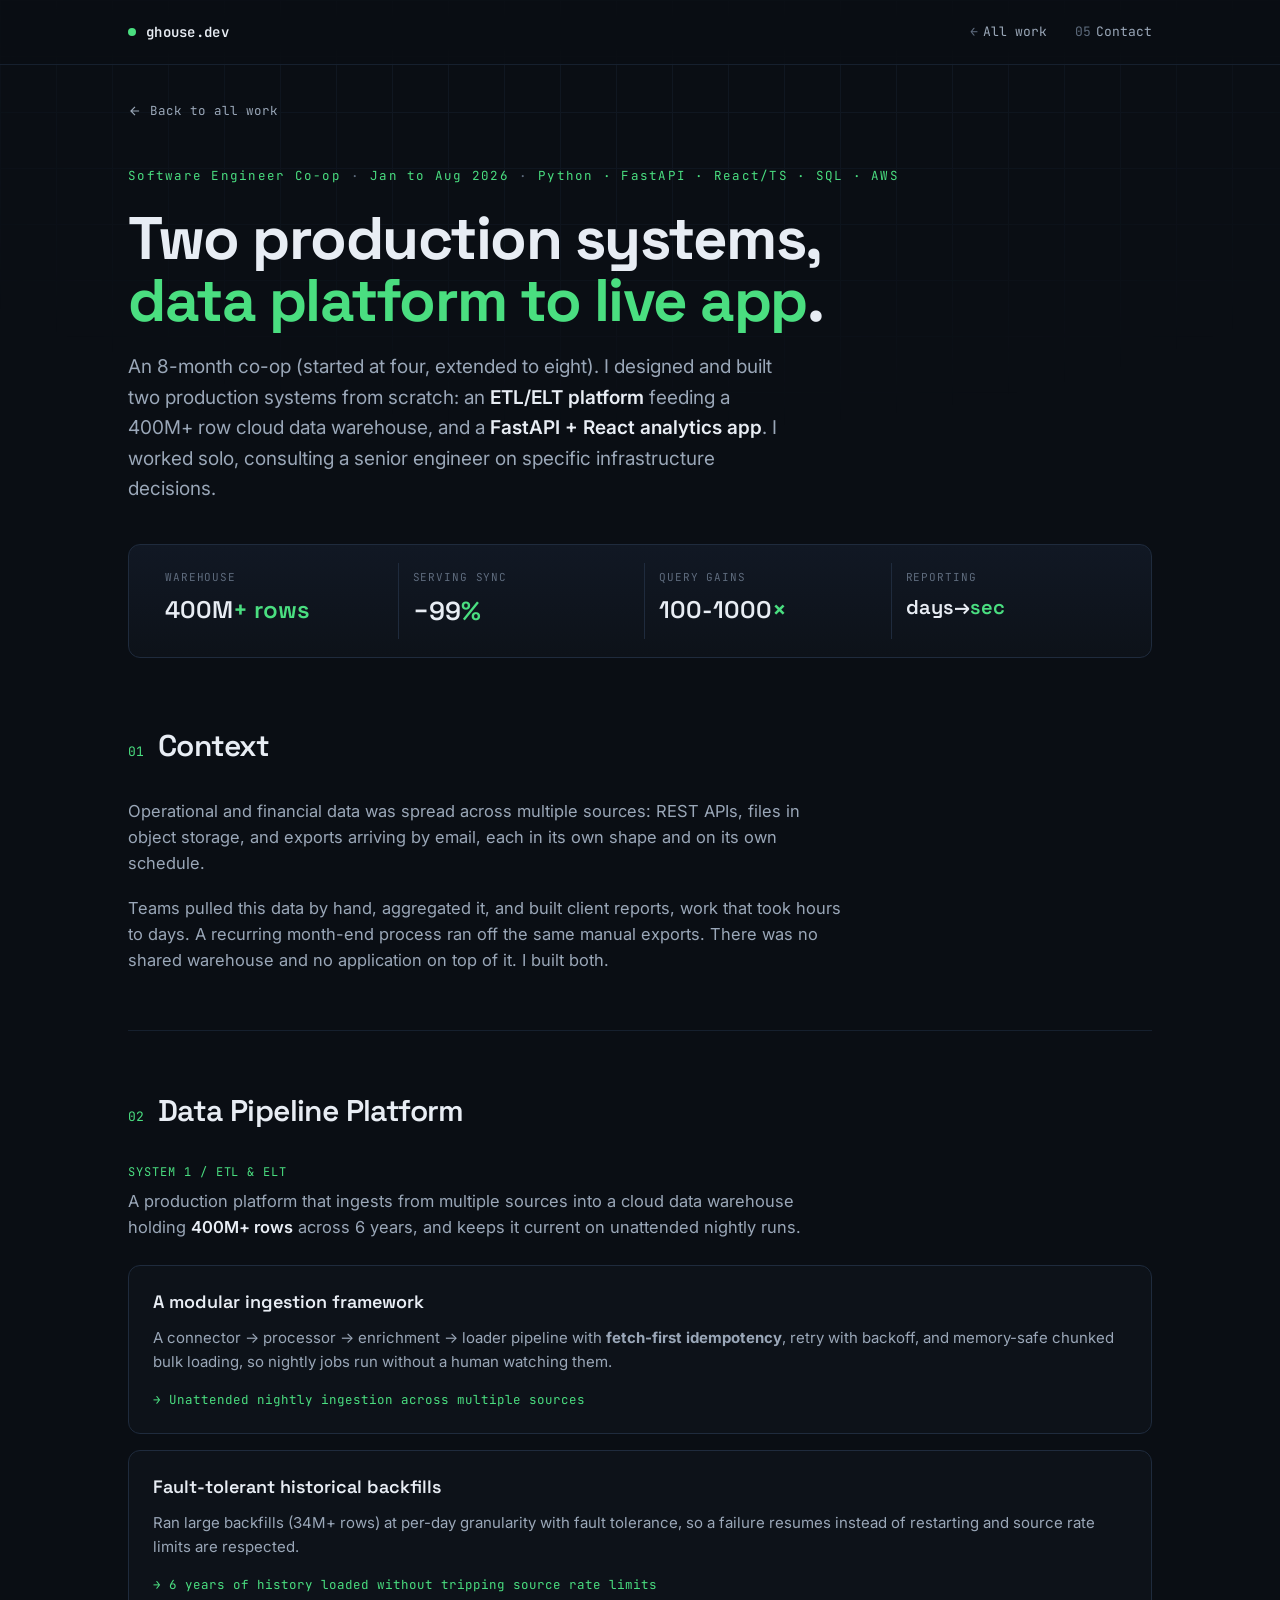
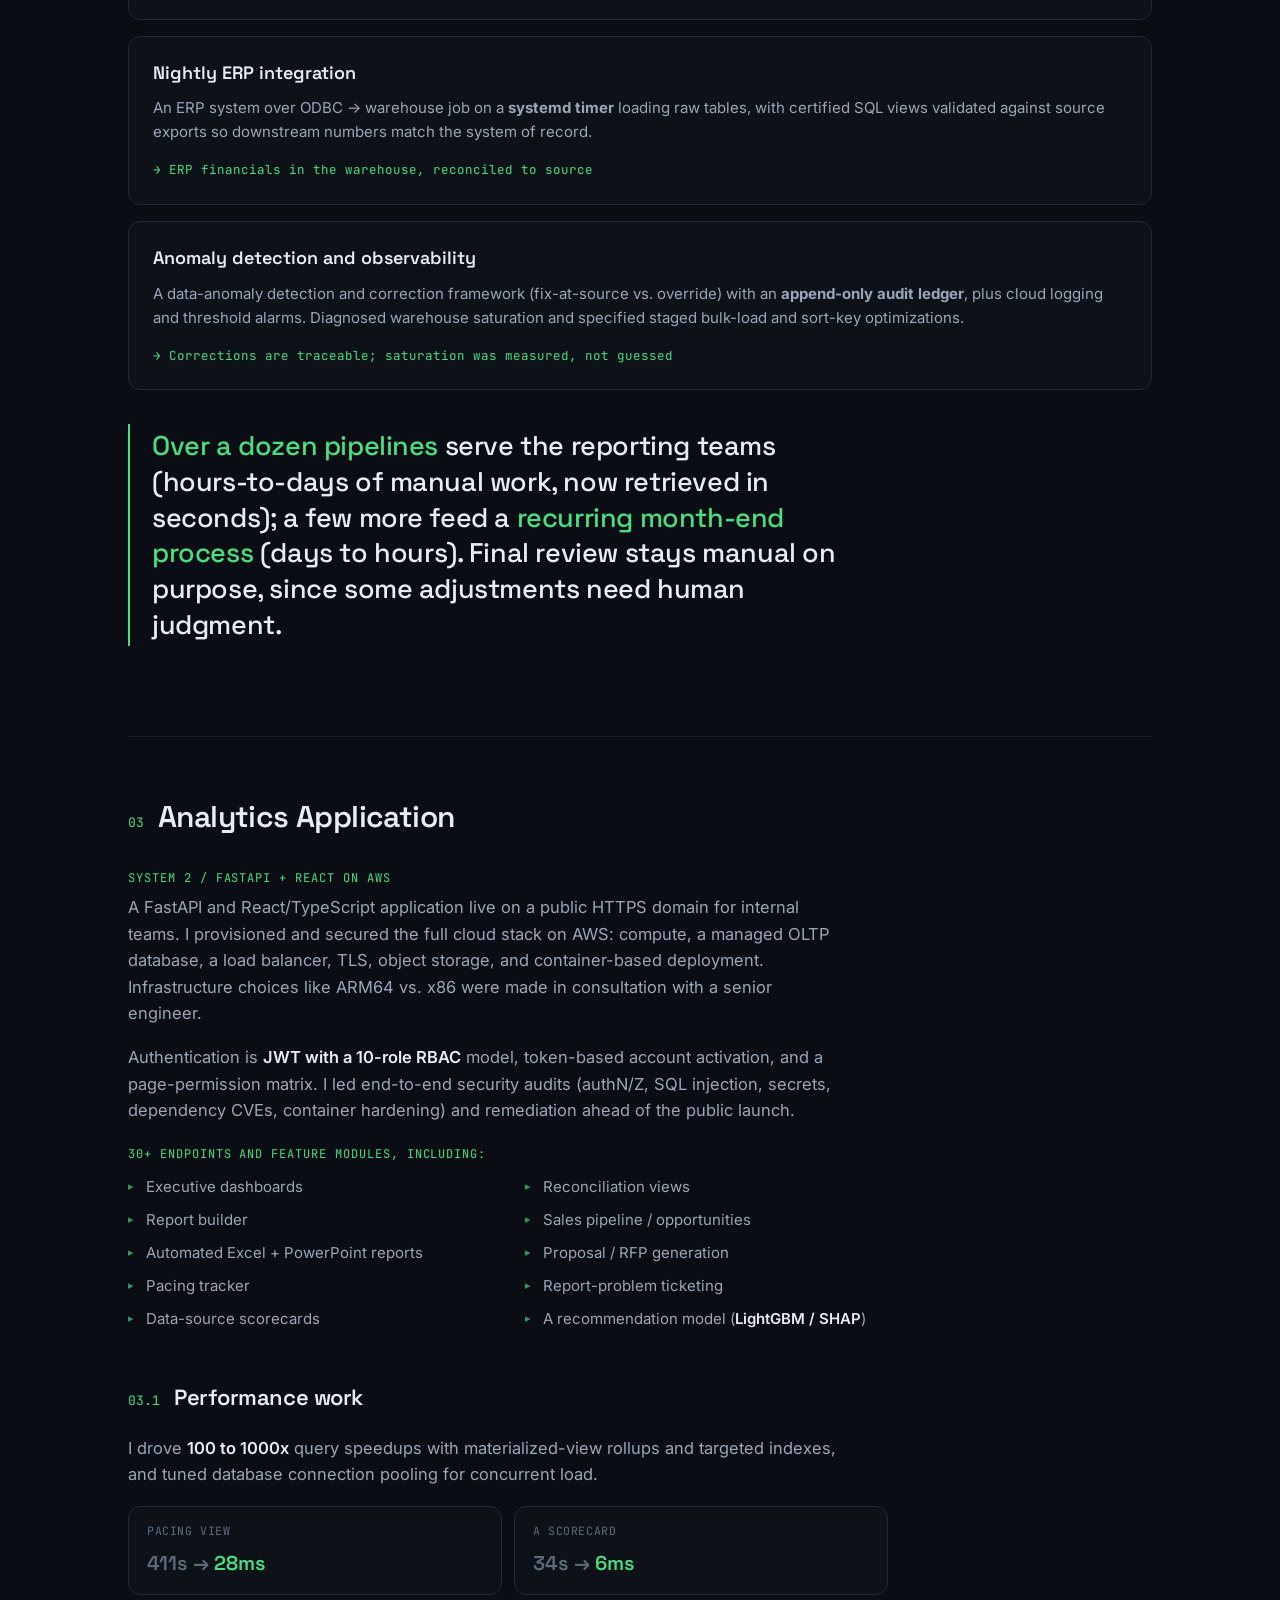
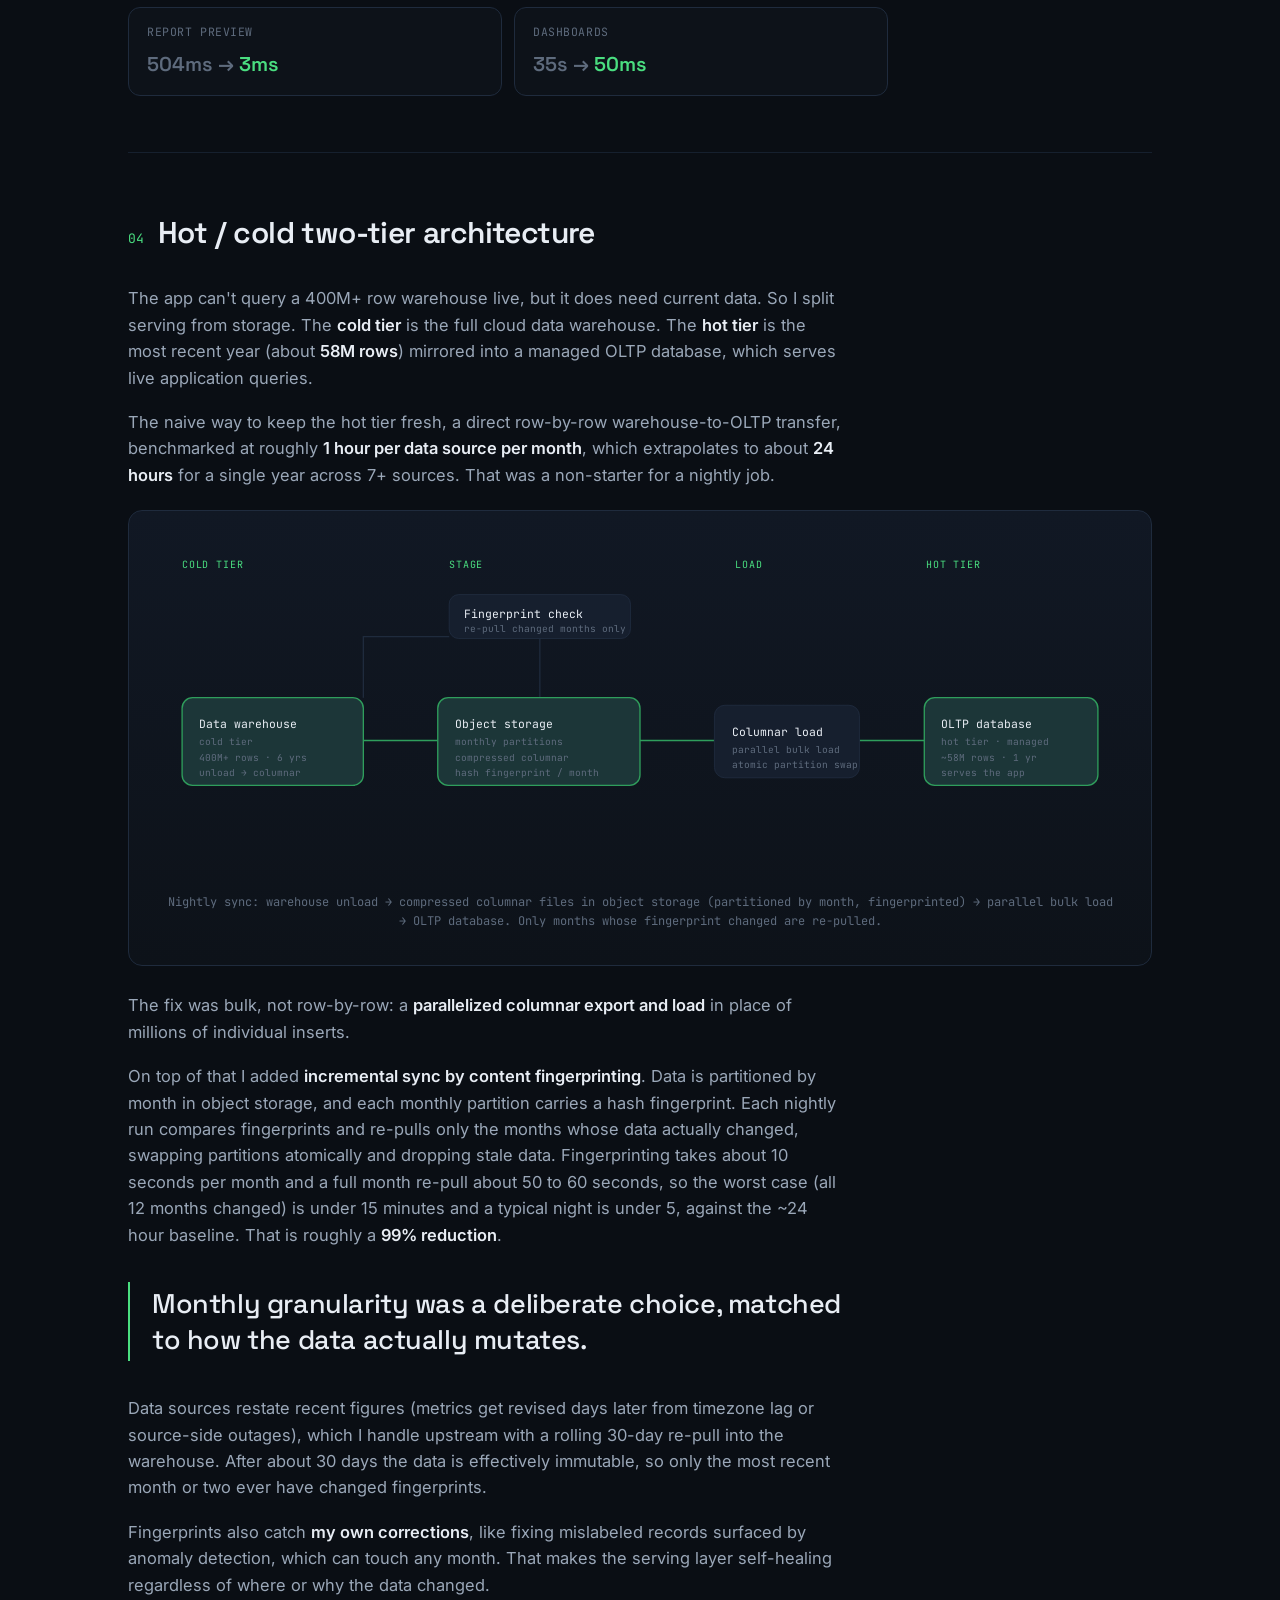
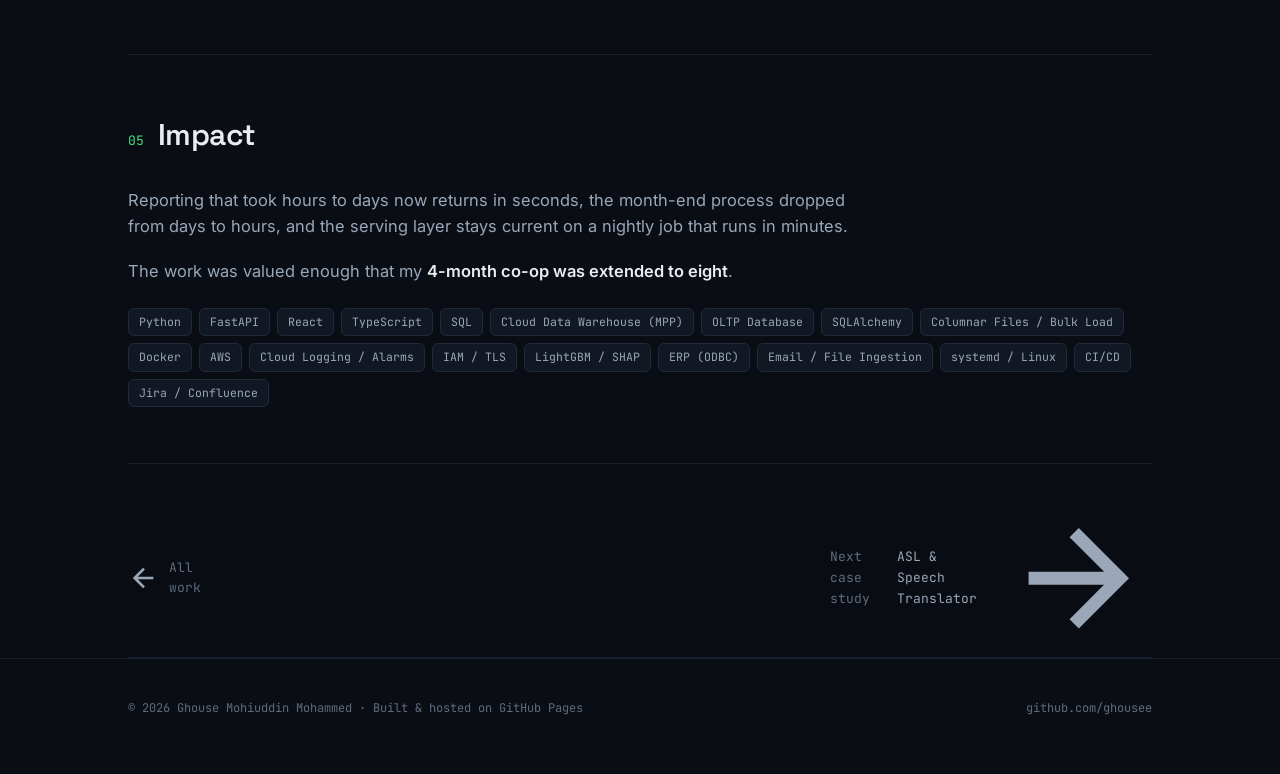
==== commit e19556b2: "Software engineer titling; tighter summary; wider timeline spacing" ====
--- a/work/apex-analytics.html
+++ b/work/apex-analytics.html
@@ -100,7 +100,7 @@
 
   <!-- 03 SYSTEM 2 -->
   <section class="cs-sec">
-    <div class="cs-sec-head reveal"><span class="cs-sec-num">03</span><span class="cs-sec-title">Full-Stack Analytics Platform</span></div>
+    <div class="cs-sec-head reveal"><span class="cs-sec-num">03</span><span class="cs-sec-title">Analytics Application</span></div>
     <div class="cs-prose reveal" style="margin-bottom:22px;">
       <div class="cs-sys">System 2 / FastAPI + React on AWS</div>
       <p>A FastAPI and React/TypeScript application live on a public HTTPS domain for internal teams. I provisioned and secured the full cloud stack on AWS: compute, a managed OLTP database, a load balancer, TLS, object storage, and container-based deployment. Infrastructure choices like ARM64 vs. x86 were made in consultation with a senior engineer.</p>
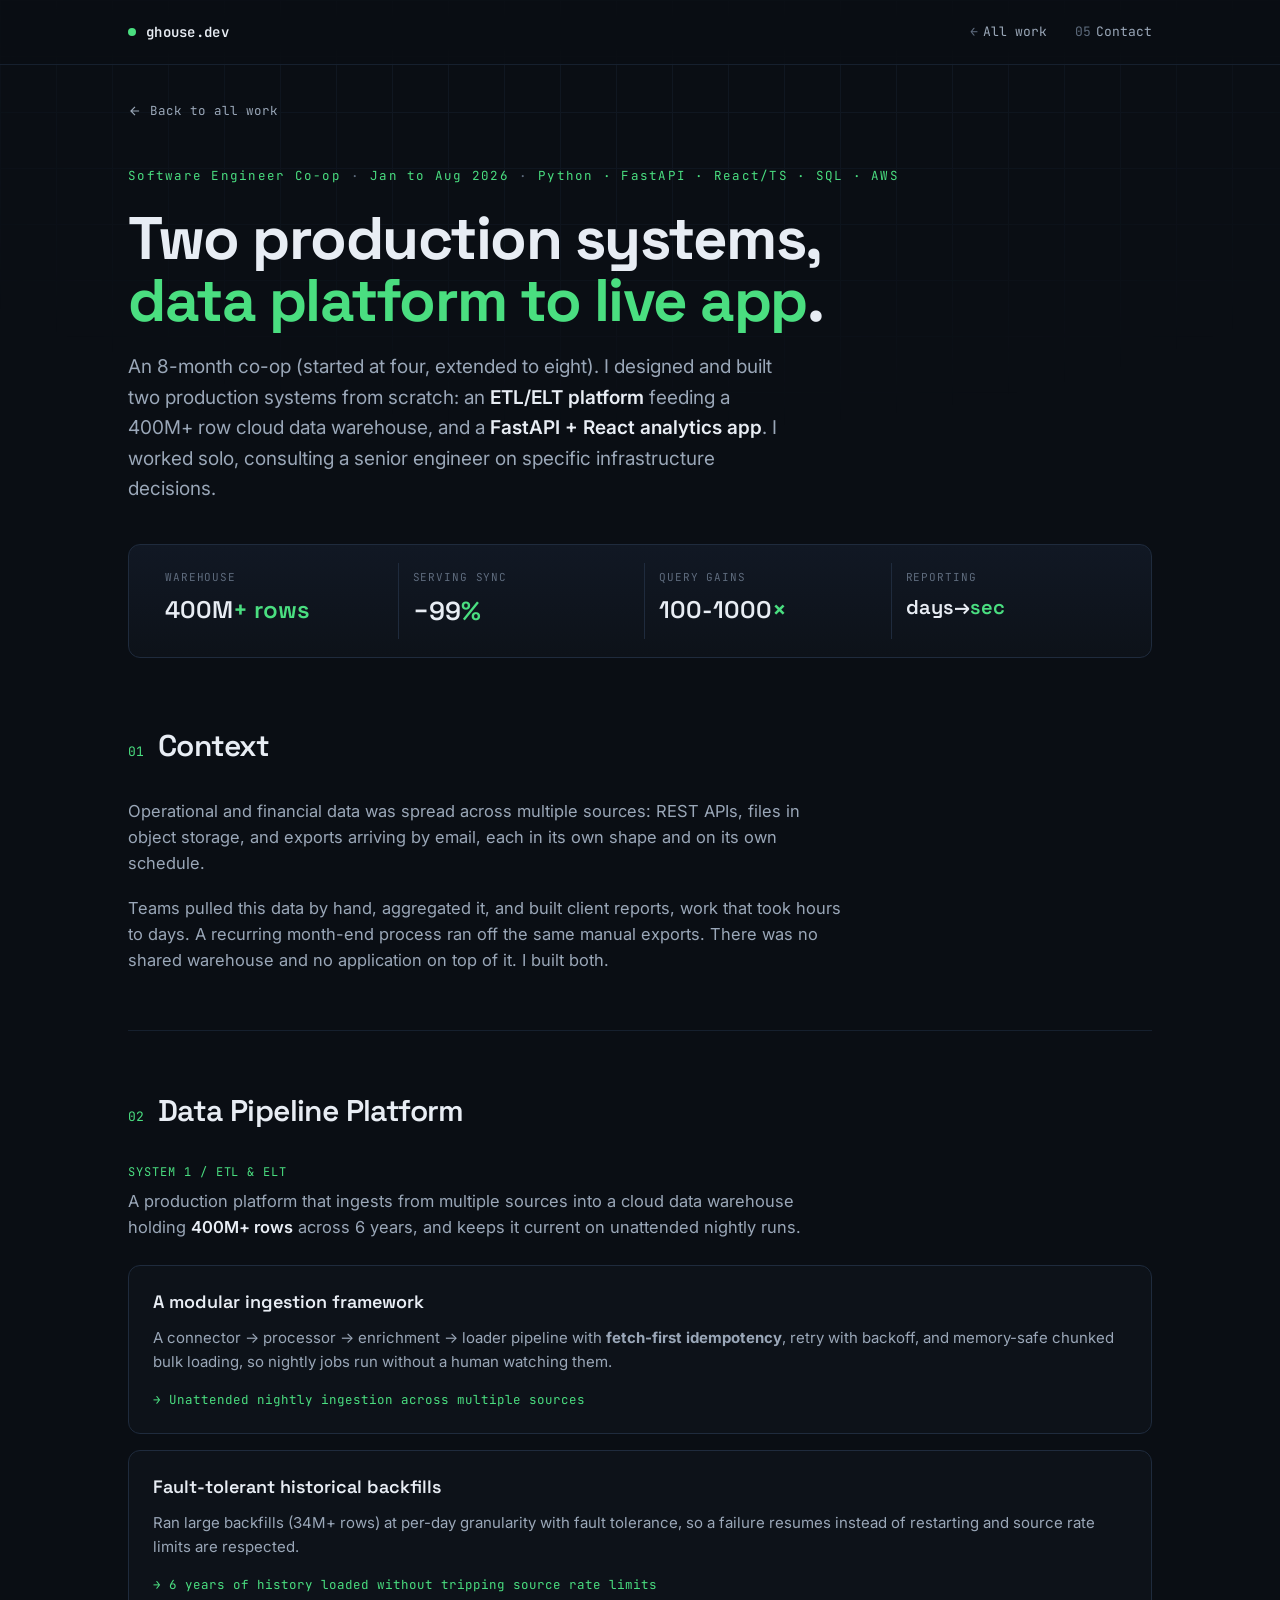
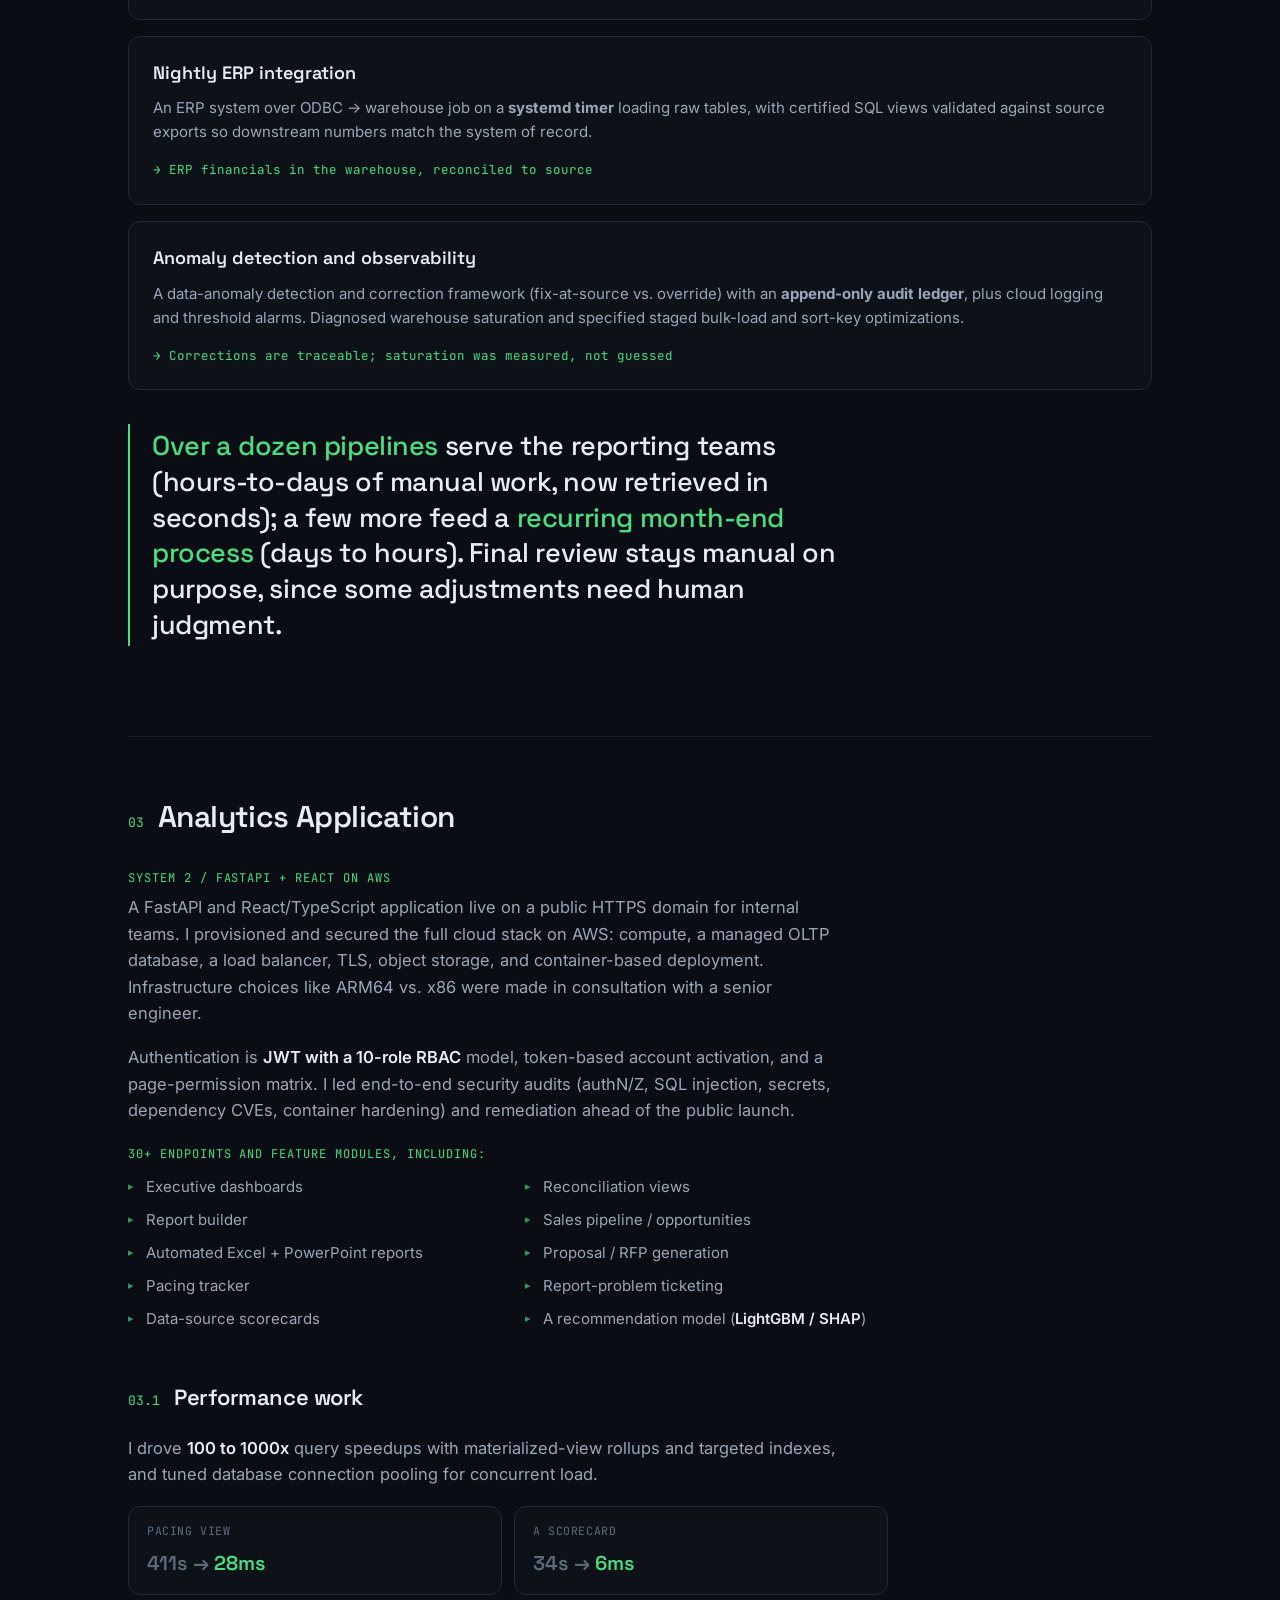
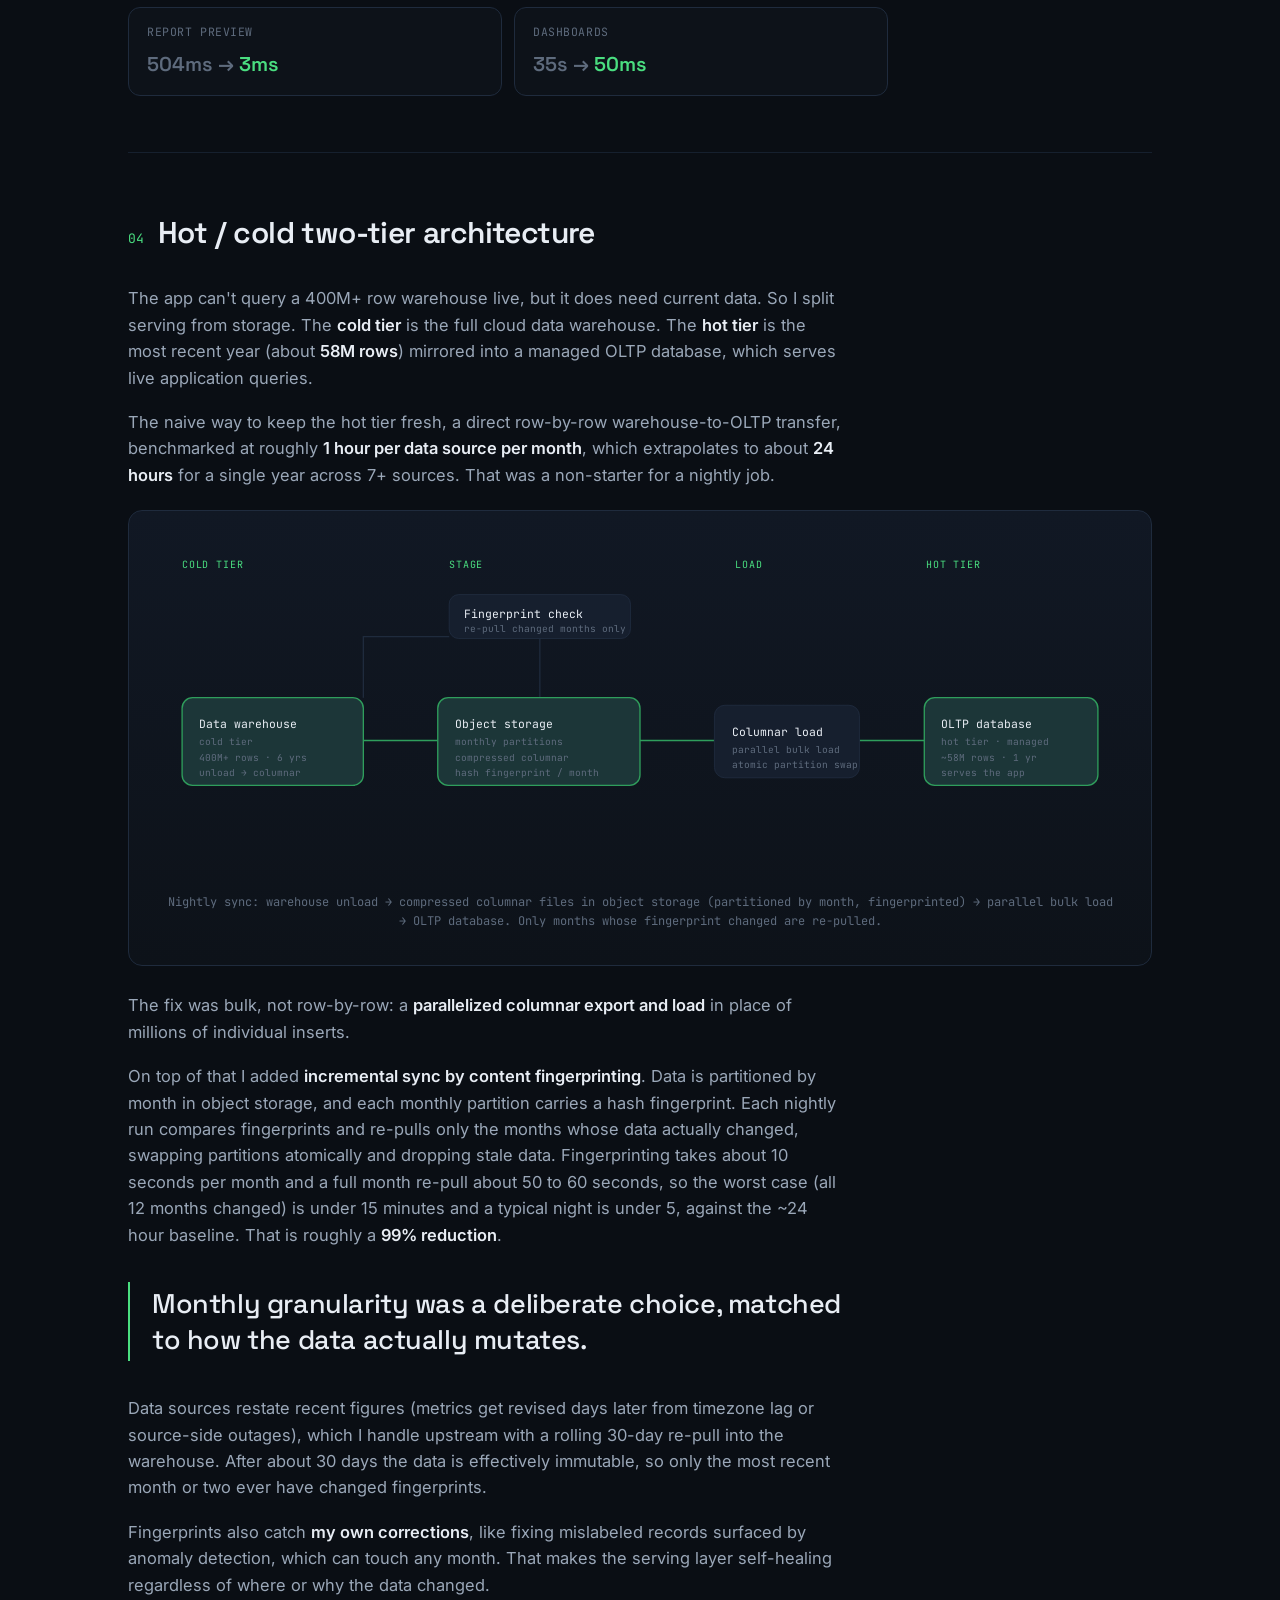
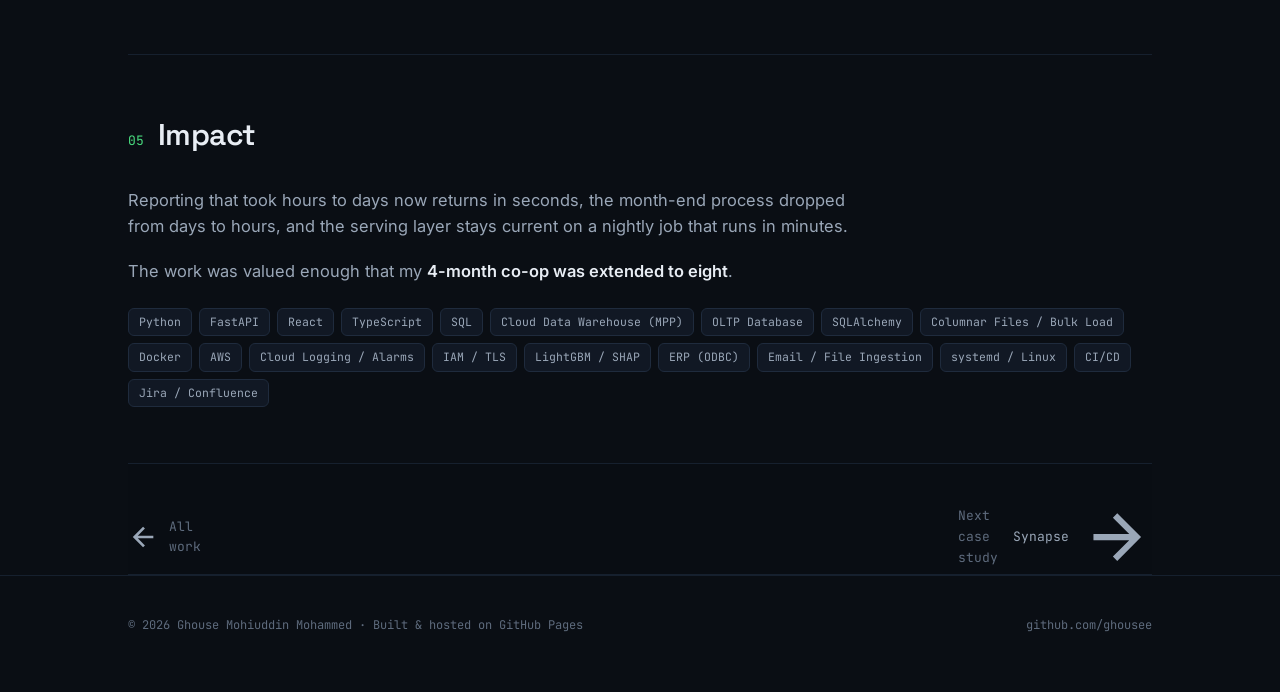
==== commit a1c5eecc: "Add Synapse case study" ====
--- a/work/apex-analytics.html
+++ b/work/apex-analytics.html
@@ -16,7 +16,7 @@
 <link rel="preconnect" href="https://fonts.googleapis.com" />
 <link rel="preconnect" href="https://fonts.gstatic.com" crossorigin />
 <link href="https://fonts.googleapis.com/css2?family=Space+Grotesk:wght@400;500;600;700&family=JetBrains+Mono:wght@400;500;600&family=Inter:wght@400;500;600&display=swap" rel="stylesheet" />
-<link rel="stylesheet" href="../assets/style.css?v=10" />
+<link rel="stylesheet" href="../assets/style.css?v=12" />
 </head>
 <body>
 
@@ -216,7 +216,7 @@
   <!-- prev / next -->
   <nav class="cs-foot-nav">
     <a href="../index.html#work"><svg viewBox="0 0 24 24" fill="none" stroke="currentColor" stroke-width="2"><path d="M19 12H5M12 19l-7-7 7-7"/></svg> <span class="label">All work</span></a>
-    <a href="asl-translator.html"><span class="label">Next case study</span> ASL &amp; Speech Translator <svg viewBox="0 0 24 24" fill="none" stroke="currentColor" stroke-width="2"><path d="M5 12h14M12 5l7 7-7 7"/></svg></a>
+    <a href="synapse.html"><span class="label">Next case study</span> Synapse <svg viewBox="0 0 24 24" fill="none" stroke="currentColor" stroke-width="2"><path d="M5 12h14M12 5l7 7-7 7"/></svg></a>
   </nav>
 
 </main>
--- a/assets/style.css
+++ b/assets/style.css
@@ -164,7 +164,7 @@
 .photo-img { display: block; width: 100%; aspect-ratio: 1; object-fit: cover; object-position: center 20%; }
 
 /* lean hero avatar (replaces the full About section) */
-.hero-avatar { width: 66px; height: 66px; border-radius: 50%; object-fit: cover; object-position: center 18%; border: 1px solid var(--line); margin-bottom: 22px; display: block; }
+.hero-avatar { width: 116px; height: 116px; border-radius: 50%; object-fit: cover; object-position: center 18%; border: 1px solid var(--line); margin-bottom: 24px; display: block; }
 .skills-one { border: 1px solid var(--line); border-radius: 12px; padding: 24px; background: var(--bg-soft); }
 .skills-one .tag-cloud span { font-size: 13px; padding: 6px 12px; }
 .skills-ai { margin-top: 18px; padding-top: 18px; border-top: 1px solid var(--line-soft); }
@@ -458,3 +458,10 @@
 .cs-foot-nav a { font-family: var(--mono); font-size: 13px; color: var(--ink-dim); display: inline-flex; align-items: center; gap: 9px; transition: color .2s; }
 .cs-foot-nav a:hover { color: var(--signal); }
 .cs-foot-nav .label { color: var(--ink-faint); }
+
+/* award badge in case-study eyebrow (e.g. hackathon placement) */
+.cs-eyebrow .award { color: #04130a; background: var(--signal); border-radius: 20px; padding: 2px 11px; font-size: 10.5px; font-weight: 600; letter-spacing: 0.06em; }
+/* two-column feature cards; single column on phones */
+.cs-builds.two { grid-template-columns: repeat(2, 1fr); }
+@media (max-width: 760px) { .cs-builds.two { grid-template-columns: 1fr; } }
+.cs-note { font-family: var(--mono); font-size: 12.5px; color: var(--ink-faint); margin-top: 22px; }
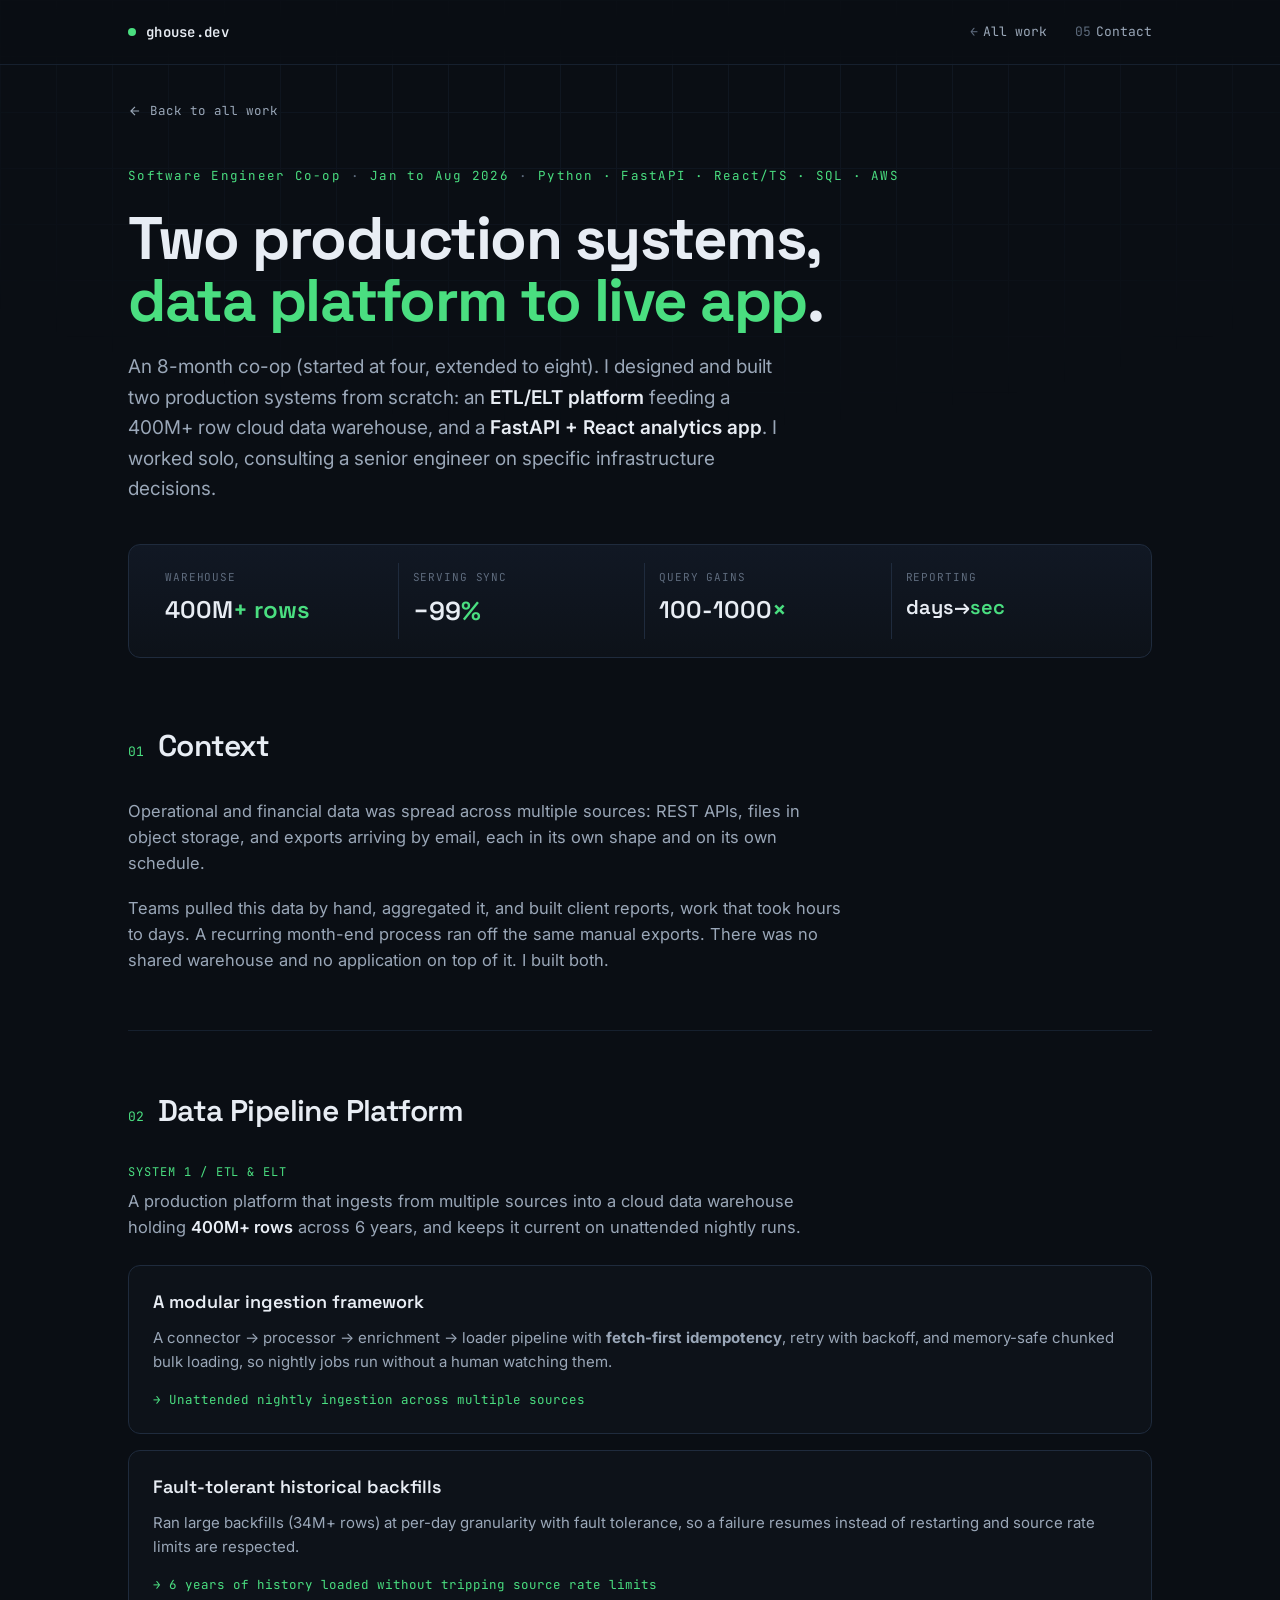
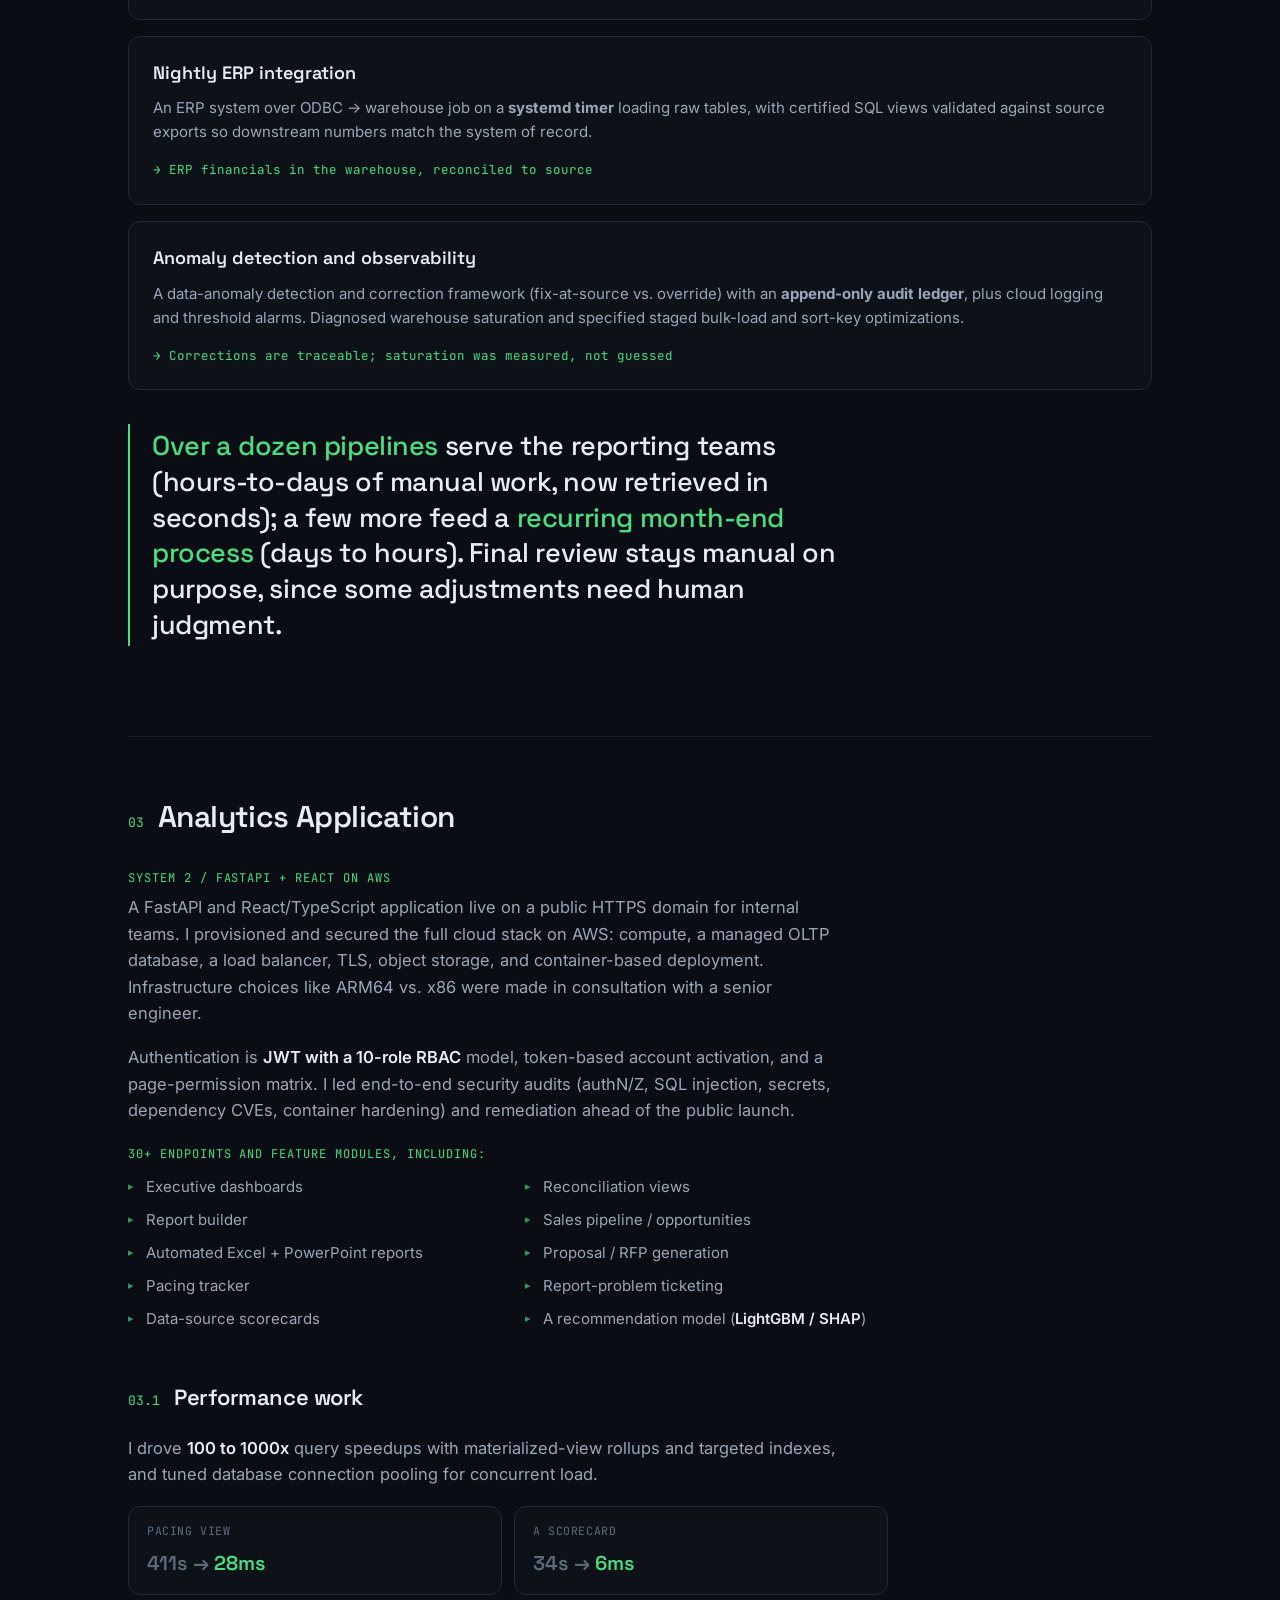
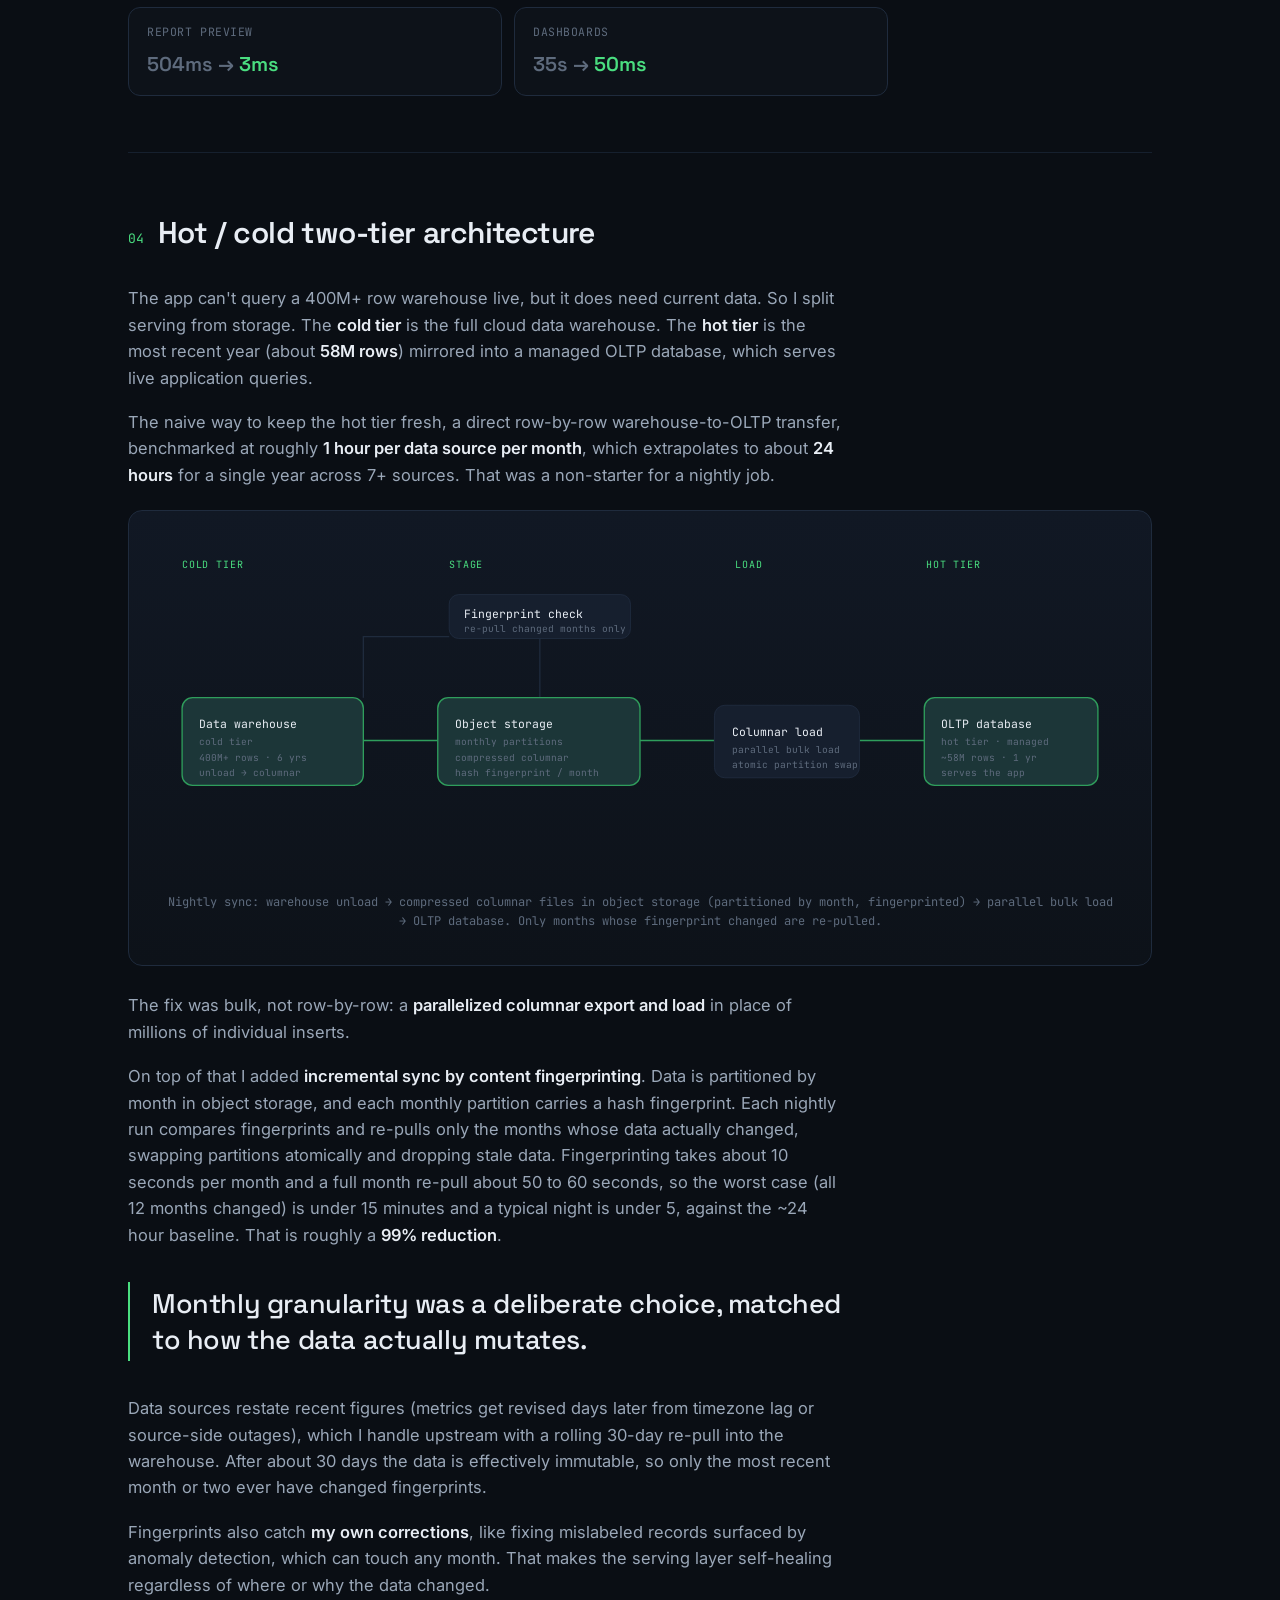
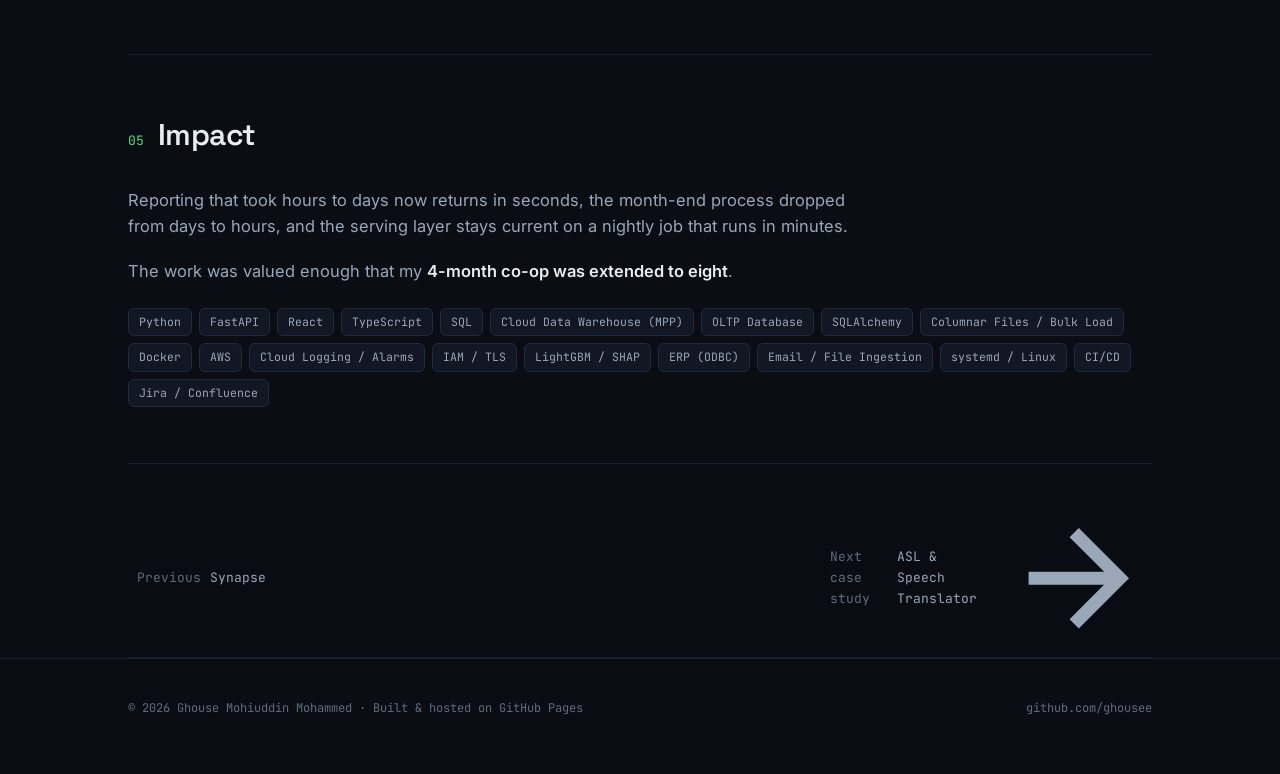
==== commit 92b76491: "Make Synapse the first case study" ====
--- a/work/apex-analytics.html
+++ b/work/apex-analytics.html
@@ -16,7 +16,7 @@
 <link rel="preconnect" href="https://fonts.googleapis.com" />
 <link rel="preconnect" href="https://fonts.gstatic.com" crossorigin />
 <link href="https://fonts.googleapis.com/css2?family=Space+Grotesk:wght@400;500;600;700&family=JetBrains+Mono:wght@400;500;600&family=Inter:wght@400;500;600&display=swap" rel="stylesheet" />
-<link rel="stylesheet" href="../assets/style.css?v=12" />
+<link rel="stylesheet" href="../assets/style.css?v=13" />
 </head>
 <body>
 
@@ -215,8 +215,8 @@
 
   <!-- prev / next -->
   <nav class="cs-foot-nav">
-    <a href="../index.html#work"><svg viewBox="0 0 24 24" fill="none" stroke="currentColor" stroke-width="2"><path d="M19 12H5M12 19l-7-7 7-7"/></svg> <span class="label">All work</span></a>
-    <a href="synapse.html"><span class="label">Next case study</span> Synapse <svg viewBox="0 0 24 24" fill="none" stroke="currentColor" stroke-width="2"><path d="M5 12h14M12 5l7 7-7 7"/></svg></a>
+    <a href="synapse.html"><svg viewBox="0 0 24 24" fill="none" stroke="currentColor" stroke-width="2"><path d="M19 12H5M12 19l-7-7 7-7"/></svg> <span class="label">Previous</span> Synapse</a>
+    <a href="asl-translator.html"><span class="label">Next case study</span> ASL &amp; Speech Translator <svg viewBox="0 0 24 24" fill="none" stroke="currentColor" stroke-width="2"><path d="M5 12h14M12 5l7 7-7 7"/></svg></a>
   </nav>
 
 </main>
--- a/assets/style.css
+++ b/assets/style.css
@@ -465,3 +465,11 @@
 .cs-builds.two { grid-template-columns: repeat(2, 1fr); }
 @media (max-width: 760px) { .cs-builds.two { grid-template-columns: 1fr; } }
 .cs-note { font-family: var(--mono); font-size: 12.5px; color: var(--ink-faint); margin-top: 22px; }
+/* screenshots inside case-study cards + a small gallery */
+a.cs-shot { display: block; transition: border-color .2s; }
+a.cs-shot:hover { border-color: var(--signal-dim); }
+.cs-build .cs-shot { margin-bottom: 16px; }
+.cs-hero-shot { margin-top: 34px; }
+.cs-gallery { display: grid; grid-template-columns: repeat(3, 1fr); gap: 14px; margin-top: 26px; }
+@media (max-width: 900px) { .cs-gallery { grid-template-columns: repeat(2, 1fr); } }
+@media (max-width: 560px) { .cs-gallery { grid-template-columns: 1fr; } }
